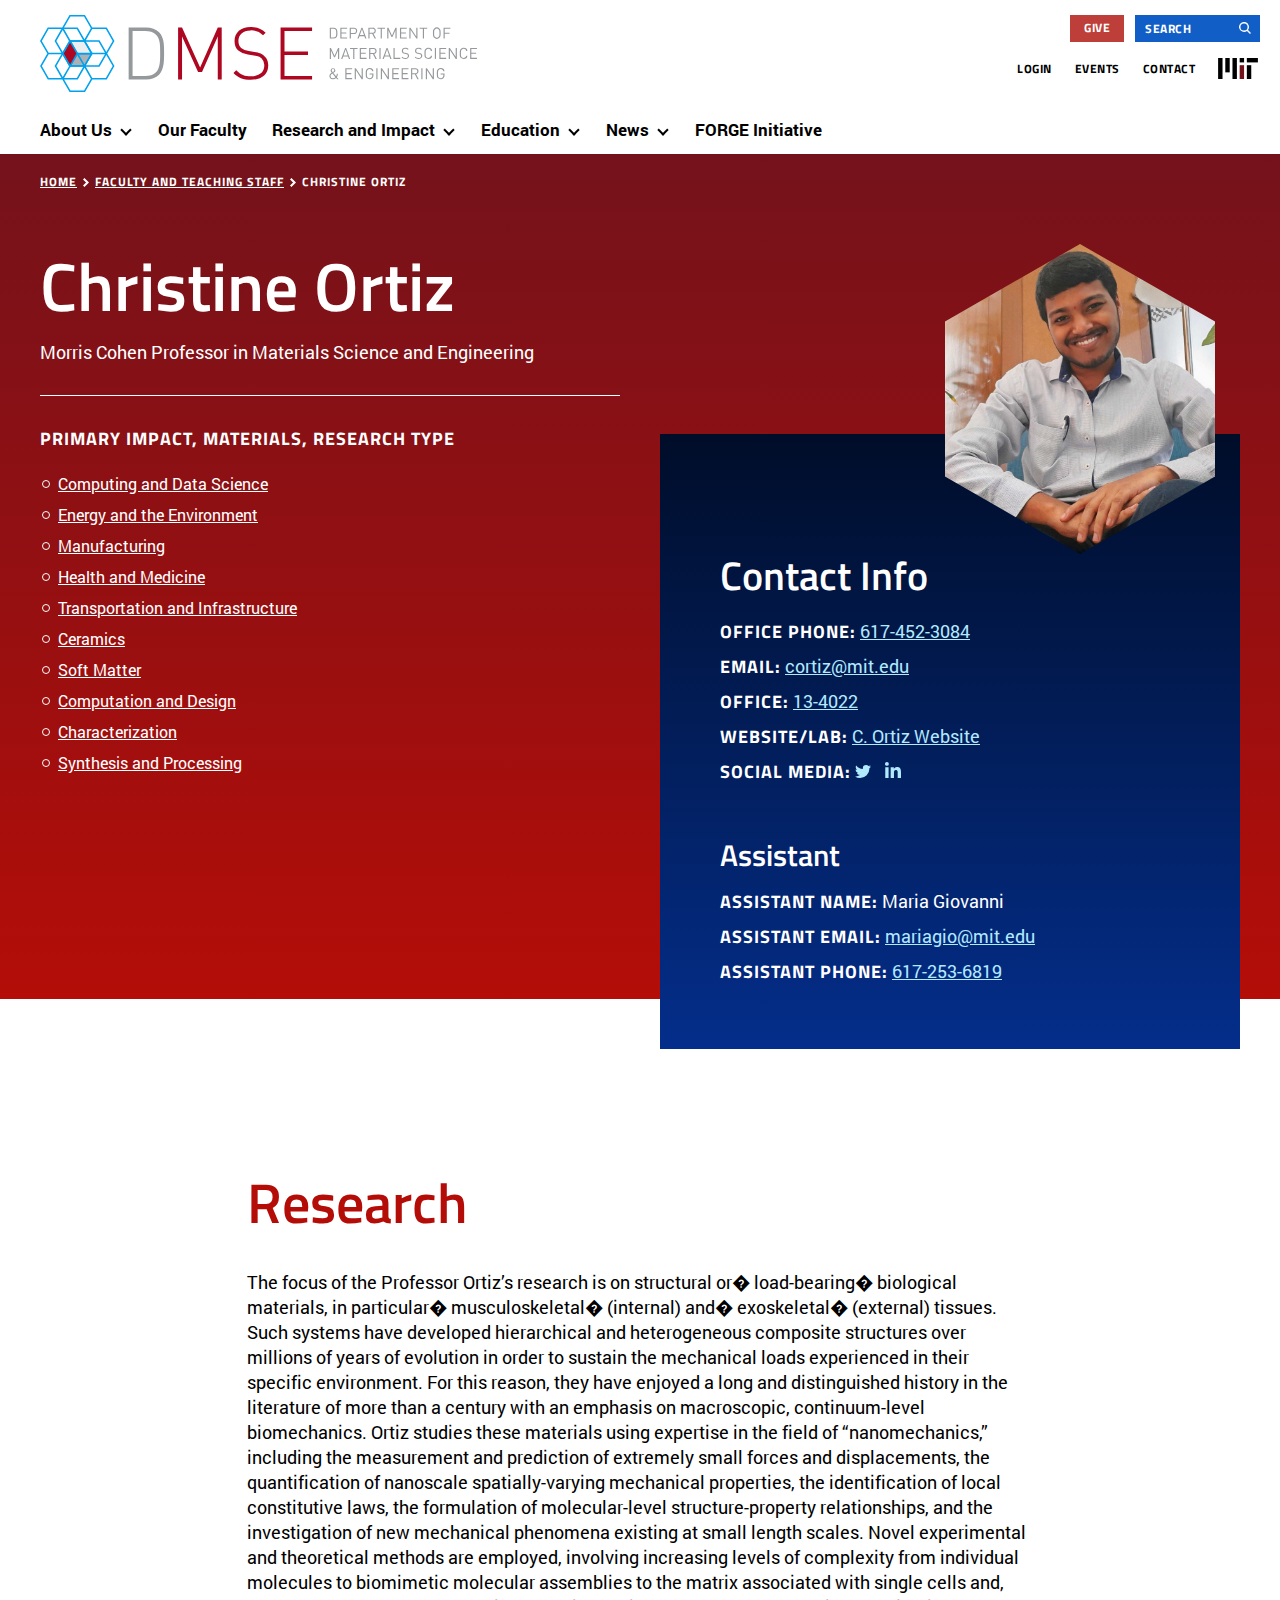
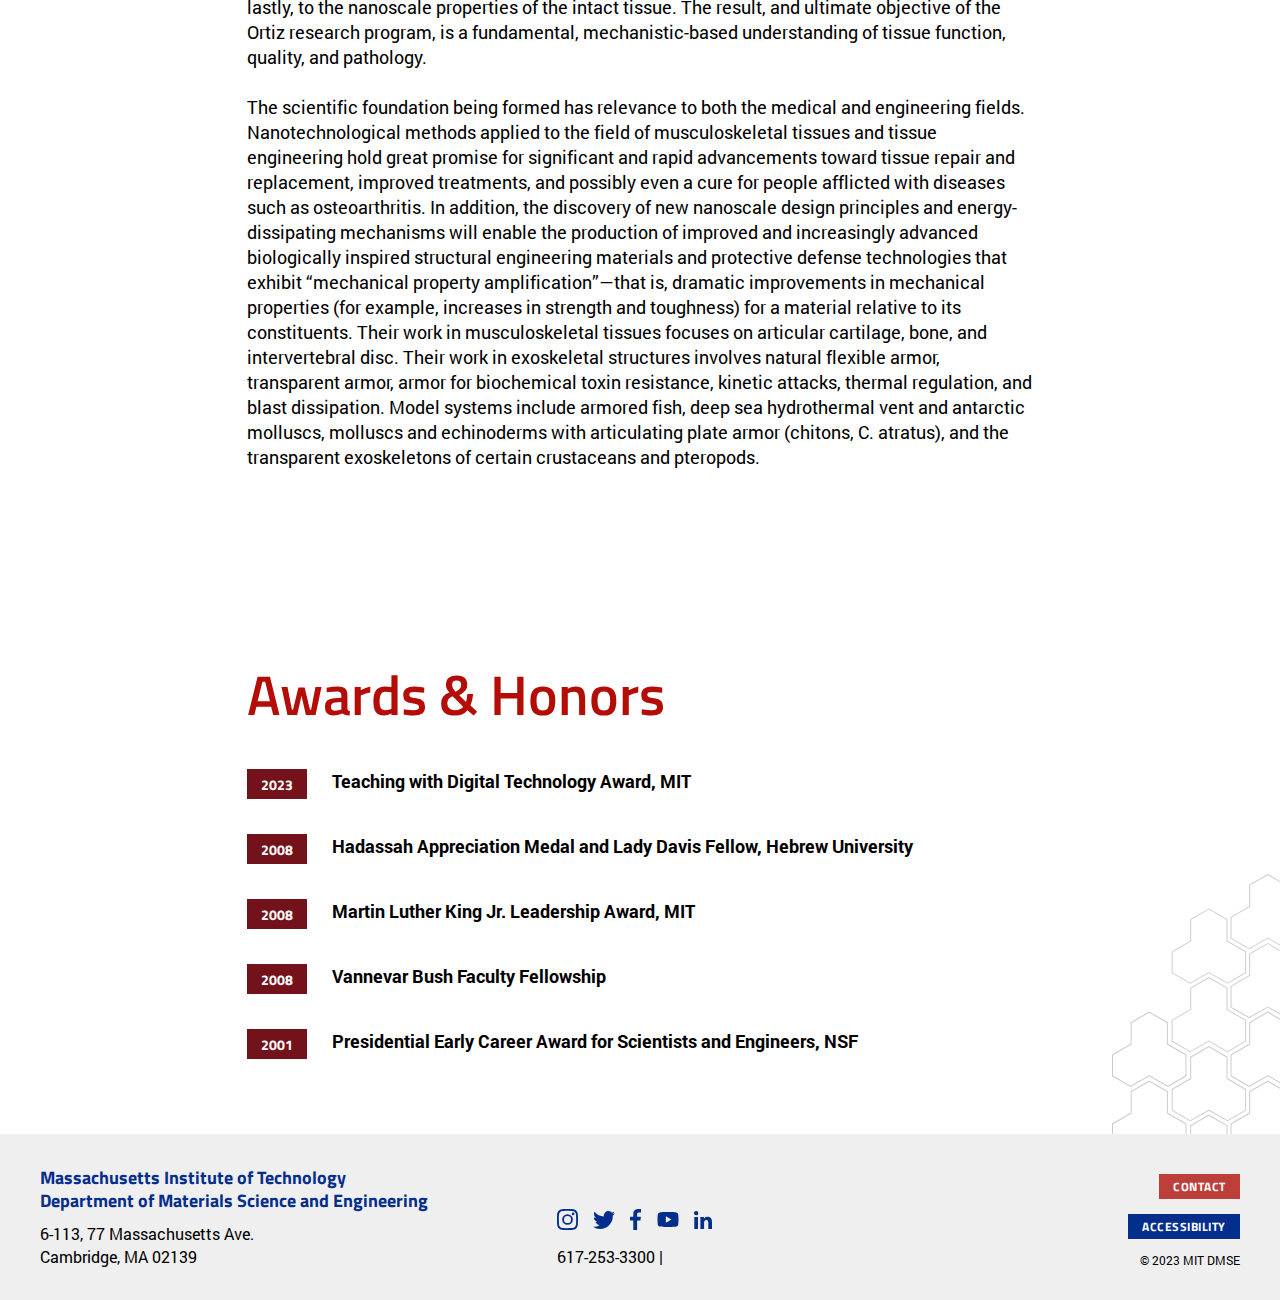
==== index.html @ 550e5864 "Add files via upload" ====
<!DOCTYPE html><html class="no-js no-svg js" lang="en-US"><!--<![endif]--><head>
	<meta charset="UTF-8">
	<meta name="description" content="">
	
	<meta http-equiv="X-UA-Compatible" content="IE=edge">
	<meta name="viewport" content="width=device-width, initial-scale=1">
	<link rel="author" href="https://dmse.mit.edu/wp-content/themes/dmse/humans.txt">
	<link rel="pingback" href="https://dmse.mit.edu/xmlrpc.php">
	<link rel="profile" href="http://gmpg.org/xfn/11">

	<!-- Google tag (gtag.js) -->
	<script async="" src="https://www.googletagmanager.com/gtag/js?id=G-VYPEJGRDJF"></script>
	<script>
		window.dataLayer = window.dataLayer || [];
		function gtag(){dataLayer.push(arguments);}
		gtag('js', new Date());

		gtag('config', 'G-VYPEJGRDJF');
	</script>

	<!-- Hotjar Tracking Code for https://dmse.mit.edu/ -->
	<script>
		(function(h,o,t,j,a,r){
			h.hj=h.hj||function(){(h.hj.q=h.hj.q||[]).push(arguments)};
			h._hjSettings={hjid:3031228,hjsv:6};
			a=o.getElementsByTagName('head')[0];
			r=o.createElement('script');r.async=1;
			r.src=t+h._hjSettings.hjid+j+h._hjSettings.hjsv;
			a.appendChild(r);
		})(window,document,'https://static.hotjar.com/c/hotjar-','.js?sv=');
	</script><script async="" src="js/hotjar-3031228.js"></script>

	<meta name="robots" content="index, follow, max-image-preview:large, max-snippet:-1, max-video-preview:-1">

	<!-- This site is optimized with the Yoast SEO plugin v21.4 - https://yoast.com/wordpress/plugins/seo/ -->
	<style type="text/css"></style><link rel="stylesheet" id="wp-block-library-css" href="css/style.min.css" type="text/css" media="all"><link rel="stylesheet" id="main-styles-css" href="css/style.css" type="text/css" media="all"><title>Christine Ortiz - MIT Department of Materials Science and Engineering</title>
	<link rel="canonical" href="https://dmse.mit.edu/faculty/christine-ortiz/">
	<meta property="og:locale" content="en_US">
	<meta property="og:type" content="article">
	<meta property="og:title" content="Christine Ortiz - MIT Department of Materials Science and Engineering">
	<meta property="og:url" content="https://dmse.mit.edu/faculty/christine-ortiz/">
	<meta property="og:site_name" content="MIT Department of Materials Science and Engineering">
	<meta property="article:modified_time" content="2023-09-07T14:31:58+00:00">
	<meta name="twitter:card" content="summary_large_image">
	<script type="application/ld+json" class="yoast-schema-graph">{"@context":"https://schema.org","@graph":[{"@type":"WebPage","@id":"https://dmse.mit.edu/faculty/christine-ortiz/","url":"https://dmse.mit.edu/faculty/christine-ortiz/","name":"Christine Ortiz - MIT Department of Materials Science and Engineering","isPartOf":{"@id":"https://dmse.mit.edu/#website"},"datePublished":"2023-06-15T19:06:54+00:00","dateModified":"2023-09-07T14:31:58+00:00","breadcrumb":{"@id":"https://dmse.mit.edu/faculty/christine-ortiz/#breadcrumb"},"inLanguage":"en-US","potentialAction":[{"@type":"ReadAction","target":["https://dmse.mit.edu/faculty/christine-ortiz/"]}]},{"@type":"BreadcrumbList","@id":"https://dmse.mit.edu/faculty/christine-ortiz/#breadcrumb","itemListElement":[{"@type":"ListItem","position":1,"name":"Home","item":"https://dmse.mit.edu/"},{"@type":"ListItem","position":2,"name":"Faculty and Teaching Staff","item":"https://dmse.mit.edu/faculty/"},{"@type":"ListItem","position":3,"name":"Christine Ortiz"}]},{"@type":"WebSite","@id":"https://dmse.mit.edu/#website","url":"https://dmse.mit.edu/","name":"MIT Department of Materials Science and Engineering","description":"","potentialAction":[{"@type":"SearchAction","target":{"@type":"EntryPoint","urlTemplate":"https://dmse.mit.edu/?s={search_term_string}"},"query-input":"required name=search_term_string"}],"inLanguage":"en-US"}]}</script>
	<!-- / Yoast SEO plugin. -->


<link rel="dns-prefetch" href="//static.addtoany.com">
<link rel="stylesheet" id="formidable-css" href="css/formidableforms.css" type="text/css" media="all">

<style id="global-styles-inline-css" type="text/css">
body{--wp--preset--color--black: #000000;--wp--preset--color--cyan-bluish-gray: #abb8c3;--wp--preset--color--white: #ffffff;--wp--preset--color--pale-pink: #f78da7;--wp--preset--color--vivid-red: #cf2e2e;--wp--preset--color--luminous-vivid-orange: #ff6900;--wp--preset--color--luminous-vivid-amber: #fcb900;--wp--preset--color--light-green-cyan: #7bdcb5;--wp--preset--color--vivid-green-cyan: #00d084;--wp--preset--color--pale-cyan-blue: #8ed1fc;--wp--preset--color--vivid-cyan-blue: #0693e3;--wp--preset--color--vivid-purple: #9b51e0;--wp--preset--gradient--vivid-cyan-blue-to-vivid-purple: linear-gradient(135deg,rgba(6,147,227,1) 0%,rgb(155,81,224) 100%);--wp--preset--gradient--light-green-cyan-to-vivid-green-cyan: linear-gradient(135deg,rgb(122,220,180) 0%,rgb(0,208,130) 100%);--wp--preset--gradient--luminous-vivid-amber-to-luminous-vivid-orange: linear-gradient(135deg,rgba(252,185,0,1) 0%,rgba(255,105,0,1) 100%);--wp--preset--gradient--luminous-vivid-orange-to-vivid-red: linear-gradient(135deg,rgba(255,105,0,1) 0%,rgb(207,46,46) 100%);--wp--preset--gradient--very-light-gray-to-cyan-bluish-gray: linear-gradient(135deg,rgb(238,238,238) 0%,rgb(169,184,195) 100%);--wp--preset--gradient--cool-to-warm-spectrum: linear-gradient(135deg,rgb(74,234,220) 0%,rgb(151,120,209) 20%,rgb(207,42,186) 40%,rgb(238,44,130) 60%,rgb(251,105,98) 80%,rgb(254,248,76) 100%);--wp--preset--gradient--blush-light-purple: linear-gradient(135deg,rgb(255,206,236) 0%,rgb(152,150,240) 100%);--wp--preset--gradient--blush-bordeaux: linear-gradient(135deg,rgb(254,205,165) 0%,rgb(254,45,45) 50%,rgb(107,0,62) 100%);--wp--preset--gradient--luminous-dusk: linear-gradient(135deg,rgb(255,203,112) 0%,rgb(199,81,192) 50%,rgb(65,88,208) 100%);--wp--preset--gradient--pale-ocean: linear-gradient(135deg,rgb(255,245,203) 0%,rgb(182,227,212) 50%,rgb(51,167,181) 100%);--wp--preset--gradient--electric-grass: linear-gradient(135deg,rgb(202,248,128) 0%,rgb(113,206,126) 100%);--wp--preset--gradient--midnight: linear-gradient(135deg,rgb(2,3,129) 0%,rgb(40,116,252) 100%);--wp--preset--font-size--small: 13px;--wp--preset--font-size--medium: 20px;--wp--preset--font-size--large: 36px;--wp--preset--font-size--x-large: 42px;--wp--preset--spacing--20: 0.44rem;--wp--preset--spacing--30: 0.67rem;--wp--preset--spacing--40: 1rem;--wp--preset--spacing--50: 1.5rem;--wp--preset--spacing--60: 2.25rem;--wp--preset--spacing--70: 3.38rem;--wp--preset--spacing--80: 5.06rem;--wp--preset--shadow--natural: 6px 6px 9px rgba(0, 0, 0, 0.2);--wp--preset--shadow--deep: 12px 12px 50px rgba(0, 0, 0, 0.4);--wp--preset--shadow--sharp: 6px 6px 0px rgba(0, 0, 0, 0.2);--wp--preset--shadow--outlined: 6px 6px 0px -3px rgba(255, 255, 255, 1), 6px 6px rgba(0, 0, 0, 1);--wp--preset--shadow--crisp: 6px 6px 0px rgba(0, 0, 0, 1);}body { margin: 0;--wp--style--global--content-size: 786px;--wp--style--global--wide-size: 786px; }.wp-site-blocks > .alignleft { float: left; margin-right: 2em; }.wp-site-blocks > .alignright { float: right; margin-left: 2em; }.wp-site-blocks > .aligncenter { justify-content: center; margin-left: auto; margin-right: auto; }:where(.is-layout-flex){gap: 0.5em;}:where(.is-layout-grid){gap: 0.5em;}body .is-layout-flow > .alignleft{float: left;margin-inline-start: 0;margin-inline-end: 2em;}body .is-layout-flow > .alignright{float: right;margin-inline-start: 2em;margin-inline-end: 0;}body .is-layout-flow > .aligncenter{margin-left: auto !important;margin-right: auto !important;}body .is-layout-constrained > .alignleft{float: left;margin-inline-start: 0;margin-inline-end: 2em;}body .is-layout-constrained > .alignright{float: right;margin-inline-start: 2em;margin-inline-end: 0;}body .is-layout-constrained > .aligncenter{margin-left: auto !important;margin-right: auto !important;}body .is-layout-constrained > :where(:not(.alignleft):not(.alignright):not(.alignfull)){max-width: var(--wp--style--global--content-size);margin-left: auto !important;margin-right: auto !important;}body .is-layout-constrained > .alignwide{max-width: var(--wp--style--global--wide-size);}body .is-layout-flex{display: flex;}body .is-layout-flex{flex-wrap: wrap;align-items: center;}body .is-layout-flex > *{margin: 0;}body .is-layout-grid{display: grid;}body .is-layout-grid > *{margin: 0;}body{padding-top: 0px;padding-right: 0px;padding-bottom: 0px;padding-left: 0px;}.wp-element-button, .wp-block-button__link{background-color: #32373c;border-width: 0;color: #fff;font-family: inherit;font-size: inherit;line-height: inherit;padding: calc(0.667em + 2px) calc(1.333em + 2px);text-decoration: none;}.has-black-color{color: var(--wp--preset--color--black) !important;}.has-cyan-bluish-gray-color{color: var(--wp--preset--color--cyan-bluish-gray) !important;}.has-white-color{color: var(--wp--preset--color--white) !important;}.has-pale-pink-color{color: var(--wp--preset--color--pale-pink) !important;}.has-vivid-red-color{color: var(--wp--preset--color--vivid-red) !important;}.has-luminous-vivid-orange-color{color: var(--wp--preset--color--luminous-vivid-orange) !important;}.has-luminous-vivid-amber-color{color: var(--wp--preset--color--luminous-vivid-amber) !important;}.has-light-green-cyan-color{color: var(--wp--preset--color--light-green-cyan) !important;}.has-vivid-green-cyan-color{color: var(--wp--preset--color--vivid-green-cyan) !important;}.has-pale-cyan-blue-color{color: var(--wp--preset--color--pale-cyan-blue) !important;}.has-vivid-cyan-blue-color{color: var(--wp--preset--color--vivid-cyan-blue) !important;}.has-vivid-purple-color{color: var(--wp--preset--color--vivid-purple) !important;}.has-black-background-color{background-color: var(--wp--preset--color--black) !important;}.has-cyan-bluish-gray-background-color{background-color: var(--wp--preset--color--cyan-bluish-gray) !important;}.has-white-background-color{background-color: var(--wp--preset--color--white) !important;}.has-pale-pink-background-color{background-color: var(--wp--preset--color--pale-pink) !important;}.has-vivid-red-background-color{background-color: var(--wp--preset--color--vivid-red) !important;}.has-luminous-vivid-orange-background-color{background-color: var(--wp--preset--color--luminous-vivid-orange) !important;}.has-luminous-vivid-amber-background-color{background-color: var(--wp--preset--color--luminous-vivid-amber) !important;}.has-light-green-cyan-background-color{background-color: var(--wp--preset--color--light-green-cyan) !important;}.has-vivid-green-cyan-background-color{background-color: var(--wp--preset--color--vivid-green-cyan) !important;}.has-pale-cyan-blue-background-color{background-color: var(--wp--preset--color--pale-cyan-blue) !important;}.has-vivid-cyan-blue-background-color{background-color: var(--wp--preset--color--vivid-cyan-blue) !important;}.has-vivid-purple-background-color{background-color: var(--wp--preset--color--vivid-purple) !important;}.has-black-border-color{border-color: var(--wp--preset--color--black) !important;}.has-cyan-bluish-gray-border-color{border-color: var(--wp--preset--color--cyan-bluish-gray) !important;}.has-white-border-color{border-color: var(--wp--preset--color--white) !important;}.has-pale-pink-border-color{border-color: var(--wp--preset--color--pale-pink) !important;}.has-vivid-red-border-color{border-color: var(--wp--preset--color--vivid-red) !important;}.has-luminous-vivid-orange-border-color{border-color: var(--wp--preset--color--luminous-vivid-orange) !important;}.has-luminous-vivid-amber-border-color{border-color: var(--wp--preset--color--luminous-vivid-amber) !important;}.has-light-green-cyan-border-color{border-color: var(--wp--preset--color--light-green-cyan) !important;}.has-vivid-green-cyan-border-color{border-color: var(--wp--preset--color--vivid-green-cyan) !important;}.has-pale-cyan-blue-border-color{border-color: var(--wp--preset--color--pale-cyan-blue) !important;}.has-vivid-cyan-blue-border-color{border-color: var(--wp--preset--color--vivid-cyan-blue) !important;}.has-vivid-purple-border-color{border-color: var(--wp--preset--color--vivid-purple) !important;}.has-vivid-cyan-blue-to-vivid-purple-gradient-background{background: var(--wp--preset--gradient--vivid-cyan-blue-to-vivid-purple) !important;}.has-light-green-cyan-to-vivid-green-cyan-gradient-background{background: var(--wp--preset--gradient--light-green-cyan-to-vivid-green-cyan) !important;}.has-luminous-vivid-amber-to-luminous-vivid-orange-gradient-background{background: var(--wp--preset--gradient--luminous-vivid-amber-to-luminous-vivid-orange) !important;}.has-luminous-vivid-orange-to-vivid-red-gradient-background{background: var(--wp--preset--gradient--luminous-vivid-orange-to-vivid-red) !important;}.has-very-light-gray-to-cyan-bluish-gray-gradient-background{background: var(--wp--preset--gradient--very-light-gray-to-cyan-bluish-gray) !important;}.has-cool-to-warm-spectrum-gradient-background{background: var(--wp--preset--gradient--cool-to-warm-spectrum) !important;}.has-blush-light-purple-gradient-background{background: var(--wp--preset--gradient--blush-light-purple) !important;}.has-blush-bordeaux-gradient-background{background: var(--wp--preset--gradient--blush-bordeaux) !important;}.has-luminous-dusk-gradient-background{background: var(--wp--preset--gradient--luminous-dusk) !important;}.has-pale-ocean-gradient-background{background: var(--wp--preset--gradient--pale-ocean) !important;}.has-electric-grass-gradient-background{background: var(--wp--preset--gradient--electric-grass) !important;}.has-midnight-gradient-background{background: var(--wp--preset--gradient--midnight) !important;}.has-small-font-size{font-size: var(--wp--preset--font-size--small) !important;}.has-medium-font-size{font-size: var(--wp--preset--font-size--medium) !important;}.has-large-font-size{font-size: var(--wp--preset--font-size--large) !important;}.has-x-large-font-size{font-size: var(--wp--preset--font-size--x-large) !important;}
.wp-block-navigation a:where(:not(.wp-element-button)){color: inherit;}
:where(.wp-block-post-template.is-layout-flex){gap: 1.25em;}:where(.wp-block-post-template.is-layout-grid){gap: 1.25em;}
:where(.wp-block-columns.is-layout-flex){gap: 2em;}:where(.wp-block-columns.is-layout-grid){gap: 2em;}
.wp-block-pullquote{font-size: 1.5em;line-height: 1.6;}
</style>

<link rel="stylesheet" id="print-styles-css" href="css/print.css" type="text/css" media="print">
<link rel="stylesheet" id="addtoany-css" href="css/addtoany.min.css" type="text/css" media="all">
<script type="text/javascript" src="js/jquery.min.js" id="jquery-js"></script>
<script id="addtoany-core-js-before" type="text/javascript">
window.a2a_config=window.a2a_config||{};a2a_config.callbacks=[];a2a_config.overlays=[];a2a_config.templates={};
</script>
<script type="text/javascript" async="" src="js/page.js" id="addtoany-core-js"></script>
<script type="text/javascript" async="" src="js/addtoany.min.js" id="addtoany-jquery-js"></script>
<link rel="https://api.w.org/" href="https://dmse.mit.edu/wp-json/"><link rel="alternate" type="application/json" href="https://dmse.mit.edu/wp-json/wp/v2/faculty/4289"><link rel="EditURI" type="application/rsd+xml" title="RSD" href="https://dmse.mit.edu/xmlrpc.php?rsd">
<meta name="generator" content="WordPress 6.3.2">
<link rel="shortlink" href="https://dmse.mit.edu/?p=4289">
<link rel="alternate" type="application/json+oembed" href="https://dmse.mit.edu/wp-json/oembed/1.0/embed?url=https%3A%2F%2Fdmse.mit.edu%2Ffaculty%2Fchristine-ortiz%2F">
<link rel="alternate" type="text/xml+oembed" href="https://dmse.mit.edu/wp-json/oembed/1.0/embed?url=https%3A%2F%2Fdmse.mit.edu%2Ffaculty%2Fchristine-ortiz%2F&amp;format=xml">
		<style type="text/css">
						ol.footnotes>li {list-style-type:decimal;}
						ol.footnotes { color:#666666; }
ol.footnotes li { font-size:80%; }
		</style>
		<script type="text/javascript">document.documentElement.className += " js";</script>
<link rel="icon" href="images/cropped-DMSE-Favicon-32x32.png" sizes="32x32">
<link rel="icon" href="images/cropped-DMSE-Favicon-192x192.png" sizes="192x192">
<link rel="apple-touch-icon" href="images/cropped-DMSE-Favicon-180x180.png">
<meta name="msapplication-TileImage" content="https://dmse.mit.edu/wp-content/uploads/2023/04/cropped-DMSE-Favicon-270x270.png">

			</head>

	<body class="faculty-template-default single single-faculty postid-4289 wp-embed-responsive" data-template="base.twig">
		<header class="header">
			<a class="skip-link skip-link sr-only sr-only-focusable" href="#content">Skip to content</a>

							<div class="header__wrapper">
					<!-- utility-nav -->
					<div class="container d-none d-lg-block utility-navigation">
						<div class="row">
							<div class="col-12">
								<div class="utility-navigation__top-row">
									<div class="utility-navigation__give-link">
																					<a href="https://giving.mit.edu/">Give</a>
																			</div>

									<div class="utility-navigation__search">
										<form role="search" method="get" id="searchform" class="searchform" action="https://dmse.mit.edu/">
				<div>
					<label class="screen-reader-text" for="s">Search for:</label>
					<input type="text" value="" name="s" id="s">
					<input type="submit" id="searchsubmit" value="Search">
				</div>
			</form>
									</div>
								</div>
							</div>
						</div>
						<div class="row">
							<div class="col-12">
									<nav class="nav justify-content-end" aria-label="utility menu">
					<a href="/wp-login.php?action=shibboleth&amp;redirect_to=https://dmse.mit.edu">Login</a>
								<a target="" href="https://dmse.mit.edu/events/">Events</a>
								<a target="" href="https://dmse.mit.edu/contact/">Contact</a>
					<a class="utility-navigation__mit-logo" href="https://mit.edu"><span class="sr-only">MIT</span></a>
	</nav>
							</div>
						</div>
					</div>
					<!-- main-nav -->
					<div id="sticky-main-nav" class="main-nav--wrapper d-none d-lg-block">
						<div class="container">
							<div class="row">
								<div class="col">
									<a class="hdr-logo-link" href="https://dmse.mit.edu" rel="home"><span class="sr-only">MIT Department of Materials Science and Engineering</span></a>

									<nav id="main-nav" class="main-nav" aria-label="main menu">
										



		<ul class="menu-list">
					 
			
				
					<li class="has-submenu level-1">
													<a href="https://dmse.mit.edu/about-us/">
								<h2>About Us</h2>
							</a>
												<button aria-haspopup="true" aria-expanded="false" aria-label="show submenu for " about="" us""=""></button>
															<ul class="menu-list">
					 
			
									<li class="level-2">
													<a href="https://dmse.mit.edu/about-us/career-paths/">
								Career Paths
							</a>
											</li>

												 
			
									<li class="level-2">
													<a href="https://dmse.mit.edu/about-us/diversity/">
								Diversity, Equity, and Inclusion
							</a>
											</li>

												 
			
									<li class="level-2">
													<a href="https://dmse.mit.edu/about-us/job-opportunities/">
								DMSE Job Opportunities
							</a>
											</li>

												 
			
									<li class="level-2">
													<a href="https://dmse.mit.edu/about-us/staff/">
								Staff
							</a>
											</li>

										</ul>

											</li>

												 
			
									<li class="level-1">
													<a href="https://dmse.mit.edu/faculty/">
								Our Faculty
							</a>
											</li>

												 
			
				
					<li class="has-submenu level-1 submenu-is-megamenu">
													<a href="https://dmse.mit.edu/research-impact/">
								<h2>Research and Impact</h2>
							</a>
												<button aria-haspopup="true" aria-expanded="false" aria-label="show submenu for " research="" and="" impact""=""></button>
														<ul class="mega-menu">
					 
			
				
					<li class="level-2 mega-menu-sub-items-wrapper">
													<h3>Impact areas</h3>
						
							<ul class="mega-menu-sub-items">
					 
			
									<li class="level-3">
													<a href="https://dmse.mit.edu/research-impact/impact-areas/computing-and-data-science/">
								Computing and Data Science
							</a>
											</li>

												 
			
									<li class="level-3">
													<a href="https://dmse.mit.edu/research-impact/impact-areas/energy-and-the-environment/">
								Energy and the Environment
							</a>
											</li>

												 
			
									<li class="level-3">
													<a href="https://dmse.mit.edu/research-impact/impact-areas/health-and-medicine/">
								Health and Medicine
							</a>
											</li>

												 
			
									<li class="level-3">
													<a href="https://dmse.mit.edu/research-impact/impact-areas/manufacturing/">
								Manufacturing
							</a>
											</li>

												 
			
									<li class="level-3">
													<a href="https://dmse.mit.edu/research-impact/impact-areas/infrastructure-and-transportation/">
								Transportation and Infrastructure
							</a>
											</li>

										</ul>

					</li>

												 
			
				
					<li class="level-2 mega-menu-sub-items-wrapper mega-menu-sub-items-wrapper--50">
													<h3>Materials and Research Types</h3>
						
							<ul class="mega-menu-sub-items mega-menu-sub-items--2-cols">
					 
			
									<li class="level-3">
													<a href="https://dmse.mit.edu/research-impact/materials-research-type/archaeological-materials/">
								Archaeological Materials
							</a>
											</li>

												 
			
									<li class="level-3">
													<a href="https://dmse.mit.edu/research-impact/materials-research-type/ceramics/">
								Ceramics
							</a>
											</li>

												 
			
									<li class="level-3">
													<a href="https://dmse.mit.edu/research-impact/materials-research-type/metals/">
								Metals
							</a>
											</li>

												 
			
									<li class="level-3">
													<a href="https://dmse.mit.edu/research-impact/materials-research-type/semiconductors/">
								Semiconductors
							</a>
											</li>

												 
			
									<li class="level-3">
													<a href="https://dmse.mit.edu/research-impact/materials-research-type/soft-matter/">
								Soft Matter
							</a>
											</li>

												 
			
									<li class="level-3">
													<a href="https://dmse.mit.edu/research-impact/materials-research-type/characterization/">
								Characterization
							</a>
											</li>

												 
			
									<li class="level-3">
													<a href="https://dmse.mit.edu/research-impact/materials-research-type/computation-and-design/">
								Computation and Design
							</a>
											</li>

												 
			
									<li class="level-3">
													<a href="https://dmse.mit.edu/research-impact/materials-research-type/device-fabrication/">
								Device Fabrication
							</a>
											</li>

												 
			
									<li class="level-3">
													<a href="https://dmse.mit.edu/research-impact/materials-research-type/synthesis-processing/">
								Synthesis and Processing
							</a>
											</li>

										</ul>

					</li>

												 
			
									<li class="level-2 mega-menu-sub-items-wrapper">
							<ul class="mega-menu-sub-items">
					 
							<li class="level-3">
											<a href="https://dmse.mit.edu/research-impact/application-impact/" class="head-link">
							<h3>Impact Stories</h3>
						</a>
									</li>
								 
							<li class="level-3">
											<a href="https://dmse.mit.edu/research-impact/research-facilities/" class="head-link">
							<h3>Research Facilities</h3>
						</a>
									</li>
						</ul>

					</li>

										</ul>

											</li>

												 
			
				
					<li class="has-submenu level-1 submenu-is-megamenu">
													<a href="https://dmse.mit.edu/education/">
								<h2>Education</h2>
							</a>
												<button aria-haspopup="true" aria-expanded="false" aria-label="show submenu for " education""=""></button>
														<ul class="mega-menu">
					 
			
				
					<li class="level-2 mega-menu-sub-items-wrapper mega-menu-sub-items-wrapper--50">
													<a href="https://dmse.mit.edu/education/undergraduate-program/" class="head-link">
								<h3>Undergraduate Program</h3>
							</a>
						
							<ul class="mega-menu-sub-items mega-menu-sub-items--2-cols">
					 
			
									<li class="level-3">
													<a href="https://dmse.mit.edu/education/undergraduate-program/majors-minors-and-concentration/">
								Majors, Minors, and Concentration
							</a>
											</li>

												 
			
									<li class="level-3">
													<a href="https://dmse.mit.edu/education/undergraduate-program/opportunities-for-first-year-students/">
								Opportunities For First-Year Students
							</a>
											</li>

												 
			
									<li class="level-3">
													<a href="https://dmse.mit.edu/education/undergraduate-program/opportunities-for-dmse-undergraduates/">
								Opportunities for DMSE Undergraduates
							</a>
											</li>

												 
			
									<li class="level-3">
													<a href="https://dmse.mit.edu/education/dmse-breakerspace/">
								DMSE Breakerspace
							</a>
											</li>

										</ul>

					</li>

												 
			
				
					<li class="level-2 mega-menu-sub-items-wrapper mega-menu-sub-items-wrapper--50">
													<a href="https://dmse.mit.edu/education/graduate-program/" class="head-link">
								<h3>Graduate Program</h3>
							</a>
						
							<ul class="mega-menu-sub-items mega-menu-sub-items--2-cols">
					 
			
									<li class="level-3">
													<a href="https://dmse.mit.edu/education/graduate-program/applying/">
								Applying
							</a>
											</li>

												 
			
									<li class="level-3">
													<a href="https://dmse.mit.edu/education/graduate-program/application-assistance-and-resources/">
								Application Assistance and Resources
							</a>
											</li>

												 
			
									<li class="level-3">
													<a href="https://dmse.mit.edu/education/graduate-program/doctoral-degree-requirements/">
								Doctoral Degree and Requirements
							</a>
											</li>

												 
			
									<li class="level-3">
													<a href="https://dmse.mit.edu/education/graduate-program/masters-degree-and-requirements/">
								Master’s Degree and Requirements
							</a>
											</li>

												 
			
									<li class="level-3">
													<a href="https://dmse.mit.edu/education/graduate-program/interdisciplinary-graduate-programs/">
								Interdisciplinary Graduate Programs
							</a>
											</li>

												 
			
									<li class="level-3">
													<a href="https://dmse.mit.edu/education/graduate-program/funding-opportunities/">
								Funding Opportunities
							</a>
											</li>

										</ul>

					</li>

												 
			
									<li class="level-2 mega-menu-sub-items-wrapper">
							<ul class="mega-menu-sub-items">
					 
							<li class="level-3">
											<a href="https://dmse.mit.edu/education/postdoc-program/" class="head-link">
							<h3>Postdoctoral Program</h3>
						</a>
									</li>
								 
							<li class="level-3">
											<a href="https://dmse.mit.edu/mitx-online/" class="head-link">
							<h3>MITx Online</h3>
						</a>
									</li>
						</ul>

					</li>

										</ul>

											</li>

												 
			
				
					<li class="has-submenu level-1">
													<a href="https://dmse.mit.edu/news/">
								<h2>News</h2>
							</a>
												<button aria-haspopup="true" aria-expanded="false" aria-label="show submenu for " news""=""></button>
															<ul class="menu-list">
					 
			
									<li class="level-2">
													<a href="https://dmse.mit.edu/news/newsletter-archive/">
								Newsletter Archive
							</a>
											</li>

										</ul>

											</li>

												 
			
									<li class="level-1">
													<a href="https://dmse.mit.edu/the-forge-initiative/">
								FORGE Initiative
							</a>
											</li>

												 
						</ul>

									</nav>
								</div>
							</div>
						</div>
					</div>
					<!--  mobile-nav -->
					<div id="navbar--mobile" class="navbar navbar--mobile navbar-expand-lg navbar-dark d-lg-none">
						<a class="navbar-brand hdr-logo-link" href="https://dmse.mit.edu" rel="home"><span class="sr-only">MIT Department of Materials Science and Engineering</span></a>
						<button class="navbar-toggler collapsed" id="navbar-toggler" data-toggle="collapse" data-target="#mobile-navigation, #hover-pseudo" aria-controls="mobile-navigation, #hover-pseudo" aria-label="Toggle navigation">
							<span class="navbar-toggler-line"></span>
							<span class="navbar-toggler-line"></span>
							<span class="navbar-toggler-line"></span>
						</button>
						<dev id="hover-pseudo"></dev>
					</div>

					<div id="mobile-navigation" class="mobile-navigation d-lg-none">
						<div class="mobile-menu-wrapper">
							



		<ul class="navbar-nav mobile-menu">
														<li class="has-submenu ">
													<a href="https://dmse.mit.edu/about-us/">About Us</a>
												<button class="caret" aria-haspopup="true" aria-expanded="false" data-toggle="dropdown" aria-label="show submenu for " about="" us""=""></button>
								<ul class="dropdown-menu">
																				<li class="level-2">
							<a href="https://dmse.mit.edu/about-us/career-paths/">Career Paths</a>
						</li>
																																	<li class="level-2">
							<a href="https://dmse.mit.edu/about-us/diversity/">Diversity, Equity, and Inclusion</a>
						</li>
																																	<li class="level-2">
							<a href="https://dmse.mit.edu/about-us/job-opportunities/">DMSE Job Opportunities</a>
						</li>
																																	<li class="level-2">
							<a href="https://dmse.mit.edu/about-us/staff/">Staff</a>
						</li>
															 
	</ul>

					</li>
																											<li class="level-1">
							<a href="https://dmse.mit.edu/faculty/">Our Faculty</a>
						</li>
																										<li class="has-submenu  submenu-is-megamenu">
													<a href="https://dmse.mit.edu/research-impact/">Research and Impact</a>
												<button class="caret" aria-haspopup="true" aria-expanded="false" data-toggle="dropdown" aria-label="show submenu for " research="" and="" impact""=""></button>
								<ul class="dropdown-menu">
														<li class="has-submenu level-2">
													<span>Impact areas</span>
														<ul class="list-unstyled">
									<li class="level-3">
					<a href="https://dmse.mit.edu/research-impact/impact-areas/computing-and-data-science/">Computing and Data Science</a>
				</li>
												<li class="level-3">
					<a href="https://dmse.mit.edu/research-impact/impact-areas/energy-and-the-environment/">Energy and the Environment</a>
				</li>
												<li class="level-3">
					<a href="https://dmse.mit.edu/research-impact/impact-areas/health-and-medicine/">Health and Medicine</a>
				</li>
												<li class="level-3">
					<a href="https://dmse.mit.edu/research-impact/impact-areas/manufacturing/">Manufacturing</a>
				</li>
												<li class="level-3">
					<a href="https://dmse.mit.edu/research-impact/impact-areas/infrastructure-and-transportation/">Transportation and Infrastructure</a>
				</li>
						</ul>

					</li>
																					<li class="has-submenu level-2">
													<span>Materials and Research Types</span>
														<ul class="list-unstyled">
									<li class="level-3">
					<a href="https://dmse.mit.edu/research-impact/materials-research-type/archaeological-materials/">Archaeological Materials</a>
				</li>
												<li class="level-3">
					<a href="https://dmse.mit.edu/research-impact/materials-research-type/ceramics/">Ceramics</a>
				</li>
												<li class="level-3">
					<a href="https://dmse.mit.edu/research-impact/materials-research-type/metals/">Metals</a>
				</li>
												<li class="level-3">
					<a href="https://dmse.mit.edu/research-impact/materials-research-type/semiconductors/">Semiconductors</a>
				</li>
												<li class="level-3">
					<a href="https://dmse.mit.edu/research-impact/materials-research-type/soft-matter/">Soft Matter</a>
				</li>
												<li class="level-3">
					<a href="https://dmse.mit.edu/research-impact/materials-research-type/characterization/">Characterization</a>
				</li>
												<li class="level-3">
					<a href="https://dmse.mit.edu/research-impact/materials-research-type/computation-and-design/">Computation and Design</a>
				</li>
												<li class="level-3">
					<a href="https://dmse.mit.edu/research-impact/materials-research-type/device-fabrication/">Device Fabrication</a>
				</li>
												<li class="level-3">
					<a href="https://dmse.mit.edu/research-impact/materials-research-type/synthesis-processing/">Synthesis and Processing</a>
				</li>
						</ul>

					</li>
																						<li class="has-submenu level-2">
									<ul class="list-unstyled mm-head-links">
									<li class="level-3">
					<a href="https://dmse.mit.edu/research-impact/application-impact/">Impact Stories</a>
				</li>
												<li class="level-3">
					<a href="https://dmse.mit.edu/research-impact/research-facilities/">Research Facilities</a>
				</li>
						</ul>

						</li>
										 
	</ul>

					</li>
																					<li class="has-submenu  submenu-is-megamenu">
													<a href="https://dmse.mit.edu/education/">Education</a>
												<button class="caret" aria-haspopup="true" aria-expanded="false" data-toggle="dropdown" aria-label="show submenu for " education""=""></button>
								<ul class="dropdown-menu">
														<li class="has-submenu level-2">
													<a href="https://dmse.mit.edu/education/undergraduate-program/">Undergraduate Program</a>
														<ul class="list-unstyled">
									<li class="level-3">
					<a href="https://dmse.mit.edu/education/undergraduate-program/majors-minors-and-concentration/">Majors, Minors, and Concentration</a>
				</li>
												<li class="level-3">
					<a href="https://dmse.mit.edu/education/undergraduate-program/opportunities-for-first-year-students/">Opportunities For First-Year Students</a>
				</li>
												<li class="level-3">
					<a href="https://dmse.mit.edu/education/undergraduate-program/opportunities-for-dmse-undergraduates/">Opportunities for DMSE Undergraduates</a>
				</li>
												<li class="level-3">
					<a href="https://dmse.mit.edu/education/dmse-breakerspace/">DMSE Breakerspace</a>
				</li>
						</ul>

					</li>
																					<li class="has-submenu level-2">
													<a href="https://dmse.mit.edu/education/graduate-program/">Graduate Program</a>
														<ul class="list-unstyled">
									<li class="level-3">
					<a href="https://dmse.mit.edu/education/graduate-program/applying/">Applying</a>
				</li>
												<li class="level-3">
					<a href="https://dmse.mit.edu/education/graduate-program/application-assistance-and-resources/">Application Assistance and Resources</a>
				</li>
												<li class="level-3">
					<a href="https://dmse.mit.edu/education/graduate-program/doctoral-degree-requirements/">Doctoral Degree and Requirements</a>
				</li>
												<li class="level-3">
					<a href="https://dmse.mit.edu/education/graduate-program/masters-degree-and-requirements/">Master’s Degree and Requirements</a>
				</li>
												<li class="level-3">
					<a href="https://dmse.mit.edu/education/graduate-program/interdisciplinary-graduate-programs/">Interdisciplinary Graduate Programs</a>
				</li>
												<li class="level-3">
					<a href="https://dmse.mit.edu/education/graduate-program/funding-opportunities/">Funding Opportunities</a>
				</li>
						</ul>

					</li>
																						<li class="has-submenu level-2">
									<ul class="list-unstyled mm-head-links">
									<li class="level-3">
					<a href="https://dmse.mit.edu/education/postdoc-program/">Postdoctoral Program</a>
				</li>
												<li class="level-3">
					<a href="https://dmse.mit.edu/mitx-online/">MITx Online</a>
				</li>
						</ul>

						</li>
										 
	</ul>

					</li>
																					<li class="has-submenu ">
													<a href="https://dmse.mit.edu/news/">News</a>
												<button class="caret" aria-haspopup="true" aria-expanded="false" data-toggle="dropdown" aria-label="show submenu for " news""=""></button>
								<ul class="dropdown-menu">
																				<li class="level-2">
							<a href="https://dmse.mit.edu/news/newsletter-archive/">Newsletter Archive</a>
						</li>
															 
	</ul>

					</li>
																											<li class="level-1">
							<a href="https://dmse.mit.edu/the-forge-initiative/">FORGE Initiative</a>
						</li>
																				</ul>

							
							<div class="utility-search-mobile-wrap">
								<div class="utility-navigation__give-link">
																			<a href="https://giving.mit.edu/">Give</a>
																	</div>

								<div class="utility-navigation__search">
									<form role="search" method="get" id="searchform" class="searchform" action="https://dmse.mit.edu/">
				<div>
					<label class="screen-reader-text" for="s">Search for:</label>
					<input type="text" value="" name="s" id="s">
					<input type="submit" id="searchsubmit" value="Search">
				</div>
			</form>
								</div>
							</div>
							
							<div class="utility-contact-menu">
									<nav class="nav justify-content-end" aria-label="utility menu">
					<a href="/wp-login.php?action=shibboleth&amp;redirect_to=https://dmse.mit.edu">Login</a>
								<a target="" href="https://dmse.mit.edu/events/">Events</a>
								<a target="" href="https://dmse.mit.edu/contact/">Contact</a>
					<a class="utility-navigation__mit-logo" href="https://mit.edu"><span class="sr-only">MIT</span></a>
	</nav>
							</div>	
						</div>

					</div>

				</div>
					</header>

		<main id="content" class="content-wrapper">
			<div class="container">
				<div class="row">
					<div class="col">
											</div>
				</div>
			</div>

			<div class="wrapper ">
					<article class="post-type-faculty" id="post-4289">
		<div class="faculty-header faculty-header--square-image">

			<div class="faculty-header__featured-image">
				<picture>
	<source srcset="1x.html 2x" media="all and (min-width: 1080px)" type="image/jpeg">

	<source srcset="1x.html 2x" media="all and (min-width: 768px) and (max-width: 1079px)" type="image/jpeg">

	<source srcset="1x.html 2x" type="image/jpeg">

	<img src="" alt="" typeof="foaf:Image">
</picture>
			</div>

			<div class="faculty-header__image-wrap">
				<div class="container">
					<div class="row">
						<div class="col-12">
							<div class="faculty-header__breadcrumbs">
								<nav class="breadcrumb" aria-label="Breadcrumb">
	<span>
					
												<span><a href="https://dmse.mit.edu/">Home</a></span>
																<span class="breadcrumb-spacer"></span>
			
												<span><a href="https://dmse.mit.edu/faculty/">Faculty and Teaching Staff</a></span>
																<span class="breadcrumb-spacer"></span>
			
												<span class="breadcrumb_last">Christine Ortiz</span>
										</span>
</nav>
							</div>
						</div>
					</div>
				</div>

				<div class="container">
					<div class="row">
						<div class="col-12 col-lg-6">
							<div class="faculty-header__header-details">
																	<div class="faculty-header__square-image d-flex d-md-none">
																					<picture>
	<source srcset="images/IMG_0668-final-scaled-aspect-ratio-425-490-scaled-425x490-c-default.jpg 1x, images/IMG_0668-final-scaled-aspect-ratio-425-490-scaled-850x980-c-default.jpg 2x" media="all and (min-width: 1080px)" type="image/jpeg">

	<source srcset="images/IMG_0668-final-scaled-aspect-ratio-425-490-scaled-425x490-c-default.jpg 1x, images/IMG_0668-final-scaled-aspect-ratio-425-490-scaled-850x980-c-default.jpg 2x" media="all and (min-width: 768px) and (max-width: 1079px)" type="image/jpeg">

	<source srcset="images/IMG_0668-final-scaled-aspect-ratio-425-490-scaled-425x490-c-default.jpg 1x, images/IMG_0668-final-scaled-aspect-ratio-425-490-scaled-850x980-c-default.jpg 2x" type="image/jpeg">

	<img src="images/IMG_0668-final-scaled-aspect-ratio-425-490-scaled-425x490-c-default.jpg" alt="" typeof="foaf:Image">
</picture>
																			</div>
								
								<h1 class="faculty-header__title">Christine Ortiz</h1>

																	<div class="faculty-header__full-title">
										Morris Cohen Professor in Materials Science and Engineering
									</div>
								
								
																	<div class="faculty-header__categories">
										<h3>Primary Impact, Materials, Research Type</h3>
										<ul>
																							<li><a href="https://dmse.mit.edu/research-impact/impact-areas/computing-and-data-science/">Computing and Data Science</a></li>
																							<li><a href="https://dmse.mit.edu/research-impact/impact-areas/energy-and-the-environment/">Energy and the Environment</a></li>
																							<li><a href="https://dmse.mit.edu/research-impact/impact-areas/manufacturing/">Manufacturing</a></li>
																							<li><a href="https://dmse.mit.edu/research-impact/impact-areas/health-and-medicine/">Health and Medicine</a></li>
																							<li><a href="https://dmse.mit.edu/research-impact/impact-areas/infrastructure-and-transportation/">Transportation and Infrastructure</a></li>
											
																							<li><a href="https://dmse.mit.edu/research-impact/materials-research-type/ceramics/">Ceramics</a></li>
																							<li><a href="https://dmse.mit.edu/research-impact/materials-research-type/soft-matter/">Soft Matter</a></li>
											
																							<li><a href="https://dmse.mit.edu/research-impact/materials-research-type/computation-and-design/">Computation and Design</a></li>
																							<li><a href="https://dmse.mit.edu/research-impact/materials-research-type/characterization/">Characterization</a></li>
																							<li><a href="https://dmse.mit.edu/research-impact/materials-research-type/synthesis-processing/">Synthesis and Processing</a></li>
																					</ul>
									</div>
															</div>
						</div>

						<div class="col-12 col-lg-6 square-image-wrap">

															<div class="faculty-header__square-image d-none d-md-flex">
																			<picture>
	<source srcset="images/IMG_0668-final-scaled-aspect-ratio-425-490-scaled-425x490-c-default.jpg 1x, images/IMG_0668-final-scaled-aspect-ratio-425-490-scaled-850x980-c-default.jpg 2x" media="all and (min-width: 1080px)" type="image/jpeg">

	<source srcset="images/IMG_0668-final-scaled-aspect-ratio-425-490-scaled-425x490-c-default.jpg 1x, images/IMG_0668-final-scaled-aspect-ratio-425-490-scaled-850x980-c-default.jpg 2x" media="all and (min-width: 768px) and (max-width: 1079px)" type="image/jpeg">

	<source srcset="images/IMG_0668-final-scaled-aspect-ratio-425-490-scaled-425x490-c-default.jpg 1x, images/IMG_0668-final-scaled-aspect-ratio-425-490-scaled-850x980-c-default.jpg 2x" type="image/jpeg">

	<img src="images/IMG_0668-final-scaled-aspect-ratio-425-490-scaled-425x490-c-default.jpg" alt="" typeof="foaf:Image">
</picture>
																	</div>
							

							
								<div class="faculty-header__contact-info">

									<h2>Contact Info</h2>
									<div class="row">
									<div class="col-12 col-md-6 col-lg-12">

																					<div class="info">
												<span class="label">Office Phone:</span>
												<a href="tel:+16174523084" class="phone">617-452-3084</a>
											</div>
										
																					<div class="info">
												<span class="label">Email:</span>
												<a href="mailto:cortiz@mit.edu" class="">cortiz@mit.edu</a>
											</div>
										
																					<div class="info">
												<span class="label">Office:</span>
												<a href="https://whereis.mit.edu/?q=13-4022">13-4022</a>
											</div>
										
																					<div class="info">
												<span class="label">Website/Lab:</span>
												<a href="https://web.mit.edu/cortiz/www/">C. Ortiz Website</a>
											</div>
										
										
											<div class="info info--social">
												<span class="label">Social Media:</span>
												
																									<a class="icon-twitter--light-blue" href="https://twitter.com/_ChristineOrtiz"><span class="sr-only">Twitter</span></a>
												
																									<a class="icon-linkedin--light-blue" href="https://www.linkedin.com/in/christineortiz1/"><span class="sr-only">Linkedin</span></a>
												
																							</div>

										
									</div>

									
										<div class="col-12 col-md-6 col-lg-12 assistant-info-block">
										<h3>Assistant</h3>

																					<div class="info">
												<span class="label">Assistant Name:</span> Maria Giovanni
											</div>
										
																					<div class="info">
												<span class="label">Assistant Email:</span>
												<a href="mailto:mariagio@mit.edu" class="">mariagio@mit.edu</a>
											</div>
										
																					<div class="info">
												<span class="label">Assistant Phone:</span>
												<a href="tel:+16172536819" class="phone">617-253-6819</a>
											</div>
										
										</div>

									
									</div>

								</div>

													</div>
					</div>
				</div>
			</div>
		</div>

		<div class="gutenberg-body gutenberg-body--faculty">
			<div class="container">
				<div class="row">
					<div class="col-12 col-lg-8 offset-lg-2 gutenberg-body--elements">
						
<h2 class="wp-block-opus-core-block-rewrite-oh text-none">Research</h2>



<p class="wp-block-opus-core-block-rewrite-op text-none">The focus of the Professor Ortiz’s research is on structural or�&nbsp;load-bearing�&nbsp;biological materials, in particular�&nbsp;musculoskeletal�&nbsp;(internal) and�&nbsp;exoskeletal�&nbsp;(external) tissues. Such systems have developed hierarchical and heterogeneous composite structures over millions of years of evolution in order to sustain the mechanical loads experienced in their specific environment. For this reason, they have enjoyed a long and distinguished history in the literature of more than a century with an emphasis on macroscopic, continuum-level biomechanics. Ortiz studies these materials using expertise in the field of “nanomechanics,” including the measurement and prediction of extremely small forces and displacements, the quantification of nanoscale spatially-varying mechanical properties, the identification of local constitutive laws, the formulation of molecular-level structure-property relationships, and the investigation of new mechanical phenomena existing at small length scales. Novel experimental and theoretical methods are employed, involving increasing levels of complexity from individual molecules to biomimetic molecular assemblies to the matrix associated with single cells and, lastly, to the nanoscale properties of the intact tissue. The result, and ultimate objective of the Ortiz research program, is a fundamental, mechanistic-based understanding of tissue function, quality, and pathology. <br><br>The scientific foundation being formed has relevance to both the medical and engineering fields. Nanotechnological methods applied to the field of musculoskeletal tissues and tissue engineering hold great promise for significant and rapid advancements toward tissue repair and replacement, improved treatments, and possibly even a cure for people afflicted with diseases such as osteoarthritis. In addition, the discovery of new nanoscale design principles and energy-dissipating mechanisms will enable the production of improved and increasingly advanced biologically inspired structural engineering materials and protective defense technologies that exhibit “mechanical property amplification”—that is, dramatic improvements in mechanical properties (for example, increases in strength and toughness) for a material relative to its constituents. Their work in musculoskeletal tissues focuses on articular cartilage, bone, and intervertebral disc. Their work in exoskeletal structures involves natural flexible armor, transparent armor, armor for biochemical toxin resistance, kinetic attacks, thermal regulation, and blast dissipation. Model systems include armored fish, deep sea hydrothermal vent and antarctic molluscs, molluscs and echinoderms with articulating plate armor (chitons, C. atratus), and the transparent exoskeletons of certain crustaceans and pteropods.</p>

					</div>
				</div>
			</div>
		</div>


		
		
					<div class="faculty-awards-honors">
				<div class="container">
					<div class="row justify-content-center">
						<div class="col-12 col-lg-8">
							<h2>Awards &amp; Honors</h2>
															<div class="faculty-awards__award">
									<div class="faculty-awards__date">
										2023
									</div>
									<div class="faculty-awards__description">
										Teaching with Digital Technology Award, MIT
									</div>
								</div>
															<div class="faculty-awards__award">
									<div class="faculty-awards__date">
										2008
									</div>
									<div class="faculty-awards__description">
										Hadassah Appreciation Medal and Lady Davis Fellow, Hebrew University
									</div>
								</div>
															<div class="faculty-awards__award">
									<div class="faculty-awards__date">
										2008
									</div>
									<div class="faculty-awards__description">
										Martin Luther King Jr. Leadership Award, MIT
									</div>
								</div>
															<div class="faculty-awards__award">
									<div class="faculty-awards__date">
										2008
									</div>
									<div class="faculty-awards__description">
										Vannevar Bush Faculty Fellowship
									</div>
								</div>
															<div class="faculty-awards__award">
									<div class="faculty-awards__date">
										2001
									</div>
									<div class="faculty-awards__description">
										Presidential Early Career Award for Scientists and Engineers, NSF
									</div>
								</div>
													</div>
					</div>
				</div>
			</div>	
		
	</article>
			</div>

					</main>

					<footer id="footer" class="footer">
				<div class="container">
	<div class="row">
		<div class="col-12 col-md-8 col-lg-10">

			<div class="container">
				<div class="row">
					<div class="col-12 col-lg-6 footer__address-wrap">
						<div class="footer__dept-name">
							Massachusetts Institute of Technology<br>
Department of Materials Science and Engineering
						</div>

						<div class="footer__dept-address">
							6-113, 77 Massachusetts Ave. <br>
Cambridge, MA 02139
						</div>
					</div>

					<div class="col-12 col-lg-6 footer__social-wrap">
						<div class="footer__social">
								<h2 class="sr-only">Social Media Links</h2>
	<nav class="nav" aria-label="social links">
			<a class="nav-link opus-icon icon-instagram" target="" href="https://www.instagram.com/mit_dmse/"><span class="sr-only">Instagram</span></a>
			<a class="nav-link opus-icon icon-twitter" target="" href="https://twitter.com/mit_dmse"><span class="sr-only">Twitter</span></a>
			<a class="nav-link opus-icon icon-facebook" target="" href="https://www.facebook.com/mit.dmse/"><span class="sr-only">Facebook</span></a>
			<a class="nav-link opus-icon icon-youtube" target="" href="https://www.youtube.com/channel/UCSt5MBz1oYIfAEw-ayXYpIA/featured"><span class="sr-only">Youtube</span></a>
			<a class="nav-link opus-icon icon-linkedin" target="" href="https://www.linkedin.com/company/mit-dmse/"><span class="sr-only">LinkedIn</span></a>
		</nav>
						</div>

						<div class="footer__contact">
							617-253-3300 | <a href="mailto:"></a>
						</div>
					</div>

				</div>
			</div>
		</div>

		<div class="col-12 col-md-4 col-lg-2 text-md-right footer__buttons-wrap">

							<div class="footer__contact-link">
					<a href="https://dmse.mit.edu/contact/">Contact</a>
				</div>
			
							<div class="footer__accessibility-link">
					<a href="https://accessibility.mit.edu/">Accessibility</a>
				</div>
			
			<div class="footer__copyright">
				© 2023 MIT DMSE
			</div>
		</div>
	</div>
</div>
			</footer>
			    <script type="text/javascript">
        document.addEventListener('DOMContentLoaded', function() {
            // Get the full current URL
            var currentURL = window.location.href;

            // Check if the path includes /wp-login.php or /wp-admin/
            if (currentURL.indexOf('/wp-login.php') === -1 && currentURL.indexOf('/wp-admin') === -1) {
                // Set expiration time to 1 hour from the current time
                var expirationDate = new Date();
                expirationDate.setTime(expirationDate.getTime() + 60 * 60 * 1000); // 1 hour in milliseconds

                // Get the current domain and set the cookie with domain, path, and expiration time
                var currentDomain = window.location.hostname;
                document.cookie = 'ppc_last_visited_page=' + currentURL + '; path=/; domain=' + currentDomain + '; expires=' + expirationDate.toUTCString();
            }
        });
    </script>
	<script type="text/javascript" src="js/bootstrap.bundle.min.js" id="opus-wp-theme-bootstrap-js"></script>
<script type="text/javascript" src="js/vendor.js" id="vendor-scripts-js"></script>
<script type="text/javascript" src="js/custom.js" id="custom-scripts-js"></script>
<script type="text/javascript" src="js/lottie.min.js" id="lottie-js"></script>
    <script type="text/javascript">
        jQuery( function( $ ) {

            for (let i = 0; i < document.forms.length; ++i) {
                let form = document.forms[i];
				if ($(form).attr("method") != "get") { $(form).append('<input type="hidden" name="IATaeWg" value="OGamZV0KRXWlH8" />'); }
if ($(form).attr("method") != "get") { $(form).append('<input type="hidden" name="jNpQKWtDuh-UCAM" value="rU2_xdfDTGh5l" />'); }
if ($(form).attr("method") != "get") { $(form).append('<input type="hidden" name="neLkErjp-HCSysMR" value="qlU9gjRWuf0O7e38" />'); }
            }

            $(document).on('submit', 'form', function () {
				if ($(this).attr("method") != "get") { $(this).append('<input type="hidden" name="IATaeWg" value="OGamZV0KRXWlH8" />'); }
if ($(this).attr("method") != "get") { $(this).append('<input type="hidden" name="jNpQKWtDuh-UCAM" value="rU2_xdfDTGh5l" />'); }
if ($(this).attr("method") != "get") { $(this).append('<input type="hidden" name="neLkErjp-HCSysMR" value="qlU9gjRWuf0O7e38" />'); }
                return true;
            });

            jQuery.ajaxSetup({
                beforeSend: function (e, data) {

                    if (data.type !== 'POST') return;

                    if (typeof data.data === 'object' && data.data !== null) {
						data.data.append("IATaeWg", "OGamZV0KRXWlH8");
data.data.append("jNpQKWtDuh-UCAM", "rU2_xdfDTGh5l");
data.data.append("neLkErjp-HCSysMR", "qlU9gjRWuf0O7e38");
                    }
                    else {
                        data.data = data.data + '&IATaeWg=OGamZV0KRXWlH8&jNpQKWtDuh-UCAM=rU2_xdfDTGh5l&neLkErjp-HCSysMR=qlU9gjRWuf0O7e38';
                    }
                }
            });

        });
    </script>
	
			


</body></html>
---- css/style.min.css ----
@charset "UTF-8";.wp-block-archives{box-sizing:border-box}.wp-block-archives-dropdown label{display:block}.wp-block-avatar{line-height:0}.wp-block-avatar,.wp-block-avatar img{box-sizing:border-box}.wp-block-avatar.aligncenter{text-align:center}.wp-block-audio{box-sizing:border-box}.wp-block-audio figcaption{margin-bottom:1em;margin-top:.5em}.wp-block-audio audio{min-width:300px;width:100%}.wp-block-button__link{box-sizing:border-box;cursor:pointer;display:inline-block;text-align:center;word-break:break-word}.wp-block-button__link.aligncenter{text-align:center}.wp-block-button__link.alignright{text-align:right}:where(.wp-block-button__link){border-radius:9999px;box-shadow:none;padding:calc(.667em + 2px) calc(1.333em + 2px);text-decoration:none}.wp-block-button[style*=text-decoration] .wp-block-button__link{text-decoration:inherit}.wp-block-buttons>.wp-block-button.has-custom-width{max-width:none}.wp-block-buttons>.wp-block-button.has-custom-width .wp-block-button__link{width:100%}.wp-block-buttons>.wp-block-button.has-custom-font-size .wp-block-button__link{font-size:inherit}.wp-block-buttons>.wp-block-button.wp-block-button__width-25{width:calc(25% - var(--wp--style--block-gap, .5em)*.75)}.wp-block-buttons>.wp-block-button.wp-block-button__width-50{width:calc(50% - var(--wp--style--block-gap, .5em)*.5)}.wp-block-buttons>.wp-block-button.wp-block-button__width-75{width:calc(75% - var(--wp--style--block-gap, .5em)*.25)}.wp-block-buttons>.wp-block-button.wp-block-button__width-100{flex-basis:100%;width:100%}.wp-block-buttons.is-vertical>.wp-block-button.wp-block-button__width-25{width:25%}.wp-block-buttons.is-vertical>.wp-block-button.wp-block-button__width-50{width:50%}.wp-block-buttons.is-vertical>.wp-block-button.wp-block-button__width-75{width:75%}.wp-block-button.is-style-squared,.wp-block-button__link.wp-block-button.is-style-squared{border-radius:0}.wp-block-button.no-border-radius,.wp-block-button__link.no-border-radius{border-radius:0!important}.wp-block-button .wp-block-button__link.is-style-outline,.wp-block-button.is-style-outline>.wp-block-button__link{border:2px solid;padding:.667em 1.333em}.wp-block-button .wp-block-button__link.is-style-outline:not(.has-text-color),.wp-block-button.is-style-outline>.wp-block-button__link:not(.has-text-color){color:currentColor}.wp-block-button .wp-block-button__link.is-style-outline:not(.has-background),.wp-block-button.is-style-outline>.wp-block-button__link:not(.has-background){background-color:transparent;background-image:none}.wp-block-button .wp-block-button__link:where(.has-border-color){border-width:initial}.wp-block-button .wp-block-button__link:where([style*=border-top-color]){border-top-width:medium}.wp-block-button .wp-block-button__link:where([style*=border-right-color]){border-right-width:medium}.wp-block-button .wp-block-button__link:where([style*=border-bottom-color]){border-bottom-width:medium}.wp-block-button .wp-block-button__link:where([style*=border-left-color]){border-left-width:medium}.wp-block-button .wp-block-button__link:where([style*=border-style]){border-width:initial}.wp-block-button .wp-block-button__link:where([style*=border-top-style]){border-top-width:medium}.wp-block-button .wp-block-button__link:where([style*=border-right-style]){border-right-width:medium}.wp-block-button .wp-block-button__link:where([style*=border-bottom-style]){border-bottom-width:medium}.wp-block-button .wp-block-button__link:where([style*=border-left-style]){border-left-width:medium}.wp-block-buttons.is-vertical{flex-direction:column}.wp-block-buttons.is-vertical>.wp-block-button:last-child{margin-bottom:0}.wp-block-buttons>.wp-block-button{display:inline-block;margin:0}.wp-block-buttons.is-content-justification-left{justify-content:flex-start}.wp-block-buttons.is-content-justification-left.is-vertical{align-items:flex-start}.wp-block-buttons.is-content-justification-center{justify-content:center}.wp-block-buttons.is-content-justification-center.is-vertical{align-items:center}.wp-block-buttons.is-content-justification-right{justify-content:flex-end}.wp-block-buttons.is-content-justification-right.is-vertical{align-items:flex-end}.wp-block-buttons.is-content-justification-space-between{justify-content:space-between}.wp-block-buttons.aligncenter{text-align:center}.wp-block-buttons:not(.is-content-justification-space-between,.is-content-justification-right,.is-content-justification-left,.is-content-justification-center) .wp-block-button.aligncenter{margin-left:auto;margin-right:auto;width:100%}.wp-block-buttons[style*=text-decoration] .wp-block-button,.wp-block-buttons[style*=text-decoration] .wp-block-button__link{text-decoration:inherit}.wp-block-buttons.has-custom-font-size .wp-block-button__link{font-size:inherit}.wp-block-button.aligncenter,.wp-block-calendar{text-align:center}.wp-block-calendar td,.wp-block-calendar th{border:1px solid;padding:.25em}.wp-block-calendar th{font-weight:400}.wp-block-calendar caption{background-color:inherit}.wp-block-calendar table{border-collapse:collapse;width:100%}.wp-block-calendar table:where(:not(.has-text-color)){color:#40464d}.wp-block-calendar table:where(:not(.has-text-color)) td,.wp-block-calendar table:where(:not(.has-text-color)) th{border-color:#ddd}.wp-block-calendar table.has-background th{background-color:inherit}.wp-block-calendar table.has-text-color th{color:inherit}:where(.wp-block-calendar table:not(.has-background) th){background:#ddd}.wp-block-categories{box-sizing:border-box}.wp-block-categories.alignleft{margin-right:2em}.wp-block-categories.alignright{margin-left:2em}.wp-block-categories.wp-block-categories-dropdown.aligncenter{text-align:center}.wp-block-code{box-sizing:border-box}.wp-block-code code{display:block;font-family:inherit;overflow-wrap:break-word;white-space:pre-wrap}.wp-block-columns{align-items:normal!important;box-sizing:border-box;display:flex;flex-wrap:wrap!important}@media (min-width:782px){.wp-block-columns{flex-wrap:nowrap!important}}.wp-block-columns.are-vertically-aligned-top{align-items:flex-start}.wp-block-columns.are-vertically-aligned-center{align-items:center}.wp-block-columns.are-vertically-aligned-bottom{align-items:flex-end}@media (max-width:781px){.wp-block-columns:not(.is-not-stacked-on-mobile)>.wp-block-column{flex-basis:100%!important}}@media (min-width:782px){.wp-block-columns:not(.is-not-stacked-on-mobile)>.wp-block-column{flex-basis:0;flex-grow:1}.wp-block-columns:not(.is-not-stacked-on-mobile)>.wp-block-column[style*=flex-basis]{flex-grow:0}}.wp-block-columns.is-not-stacked-on-mobile{flex-wrap:nowrap!important}.wp-block-columns.is-not-stacked-on-mobile>.wp-block-column{flex-basis:0;flex-grow:1}.wp-block-columns.is-not-stacked-on-mobile>.wp-block-column[style*=flex-basis]{flex-grow:0}:where(.wp-block-columns){margin-bottom:1.75em}:where(.wp-block-columns.has-background){padding:1.25em 2.375em}.wp-block-column{flex-grow:1;min-width:0;overflow-wrap:break-word;word-break:break-word}.wp-block-column.is-vertically-aligned-top{align-self:flex-start}.wp-block-column.is-vertically-aligned-center{align-self:center}.wp-block-column.is-vertically-aligned-bottom{align-self:flex-end}.wp-block-column.is-vertically-aligned-bottom,.wp-block-column.is-vertically-aligned-center,.wp-block-column.is-vertically-aligned-top{width:100%}.wp-block-post-comments{box-sizing:border-box}.wp-block-post-comments .alignleft{float:left}.wp-block-post-comments .alignright{float:right}.wp-block-post-comments .navigation:after{clear:both;content:"";display:table}.wp-block-post-comments .commentlist{clear:both;list-style:none;margin:0;padding:0}.wp-block-post-comments .commentlist .comment{min-height:2.25em;padding-left:3.25em}.wp-block-post-comments .commentlist .comment p{font-size:1em;line-height:1.8;margin:1em 0}.wp-block-post-comments .commentlist .children{list-style:none;margin:0;padding:0}.wp-block-post-comments .comment-author{line-height:1.5}.wp-block-post-comments .comment-author .avatar{border-radius:1.5em;display:block;float:left;height:2.5em;margin-right:.75em;margin-top:.5em;width:2.5em}.wp-block-post-comments .comment-author cite{font-style:normal}.wp-block-post-comments .comment-meta{font-size:.875em;line-height:1.5}.wp-block-post-comments .comment-meta b{font-weight:400}.wp-block-post-comments .comment-meta .comment-awaiting-moderation{display:block;margin-bottom:1em;margin-top:1em}.wp-block-post-comments .comment-body .commentmetadata{font-size:.875em}.wp-block-post-comments .comment-form-author label,.wp-block-post-comments .comment-form-comment label,.wp-block-post-comments .comment-form-email label,.wp-block-post-comments .comment-form-url label{display:block;margin-bottom:.25em}.wp-block-post-comments .comment-form input:not([type=submit]):not([type=checkbox]),.wp-block-post-comments .comment-form textarea{box-sizing:border-box;display:block;width:100%}.wp-block-post-comments .comment-form-cookies-consent{display:flex;gap:.25em}.wp-block-post-comments .comment-form-cookies-consent #wp-comment-cookies-consent{margin-top:.35em}.wp-block-post-comments .comment-reply-title{margin-bottom:0}.wp-block-post-comments .comment-reply-title :where(small){font-size:var(--wp--preset--font-size--medium,smaller);margin-left:.5em}.wp-block-post-comments .reply{font-size:.875em;margin-bottom:1.4em}.wp-block-post-comments input:not([type=submit]),.wp-block-post-comments textarea{border:1px solid #949494;font-family:inherit;font-size:1em}.wp-block-post-comments input:not([type=submit]):not([type=checkbox]),.wp-block-post-comments textarea{padding:calc(.667em + 2px)}:where(.wp-block-post-comments input[type=submit]){border:none}.wp-block-comments-pagination>.wp-block-comments-pagination-next,.wp-block-comments-pagination>.wp-block-comments-pagination-numbers,.wp-block-comments-pagination>.wp-block-comments-pagination-previous{margin-bottom:.5em;margin-right:.5em}.wp-block-comments-pagination>.wp-block-comments-pagination-next:last-child,.wp-block-comments-pagination>.wp-block-comments-pagination-numbers:last-child,.wp-block-comments-pagination>.wp-block-comments-pagination-previous:last-child{margin-right:0}.wp-block-comments-pagination .wp-block-comments-pagination-previous-arrow{display:inline-block;margin-right:1ch}.wp-block-comments-pagination .wp-block-comments-pagination-previous-arrow:not(.is-arrow-chevron){transform:scaleX(1)}.wp-block-comments-pagination .wp-block-comments-pagination-next-arrow{display:inline-block;margin-left:1ch}.wp-block-comments-pagination .wp-block-comments-pagination-next-arrow:not(.is-arrow-chevron){transform:scaleX(1)}.wp-block-comments-pagination.aligncenter{justify-content:center}.wp-block-comment-template{box-sizing:border-box;list-style:none;margin-bottom:0;max-width:100%;padding:0}.wp-block-comment-template li{clear:both}.wp-block-comment-template ol{list-style:none;margin-bottom:0;max-width:100%;padding-left:2rem}.wp-block-comment-template.alignleft{float:left}.wp-block-comment-template.aligncenter{margin-left:auto;margin-right:auto;width:-moz-fit-content;width:fit-content}.wp-block-comment-template.alignright{float:right}.wp-block-cover,.wp-block-cover-image{align-items:center;background-position:50%;box-sizing:border-box;display:flex;justify-content:center;min-height:430px;overflow:hidden;overflow:clip;padding:1em;position:relative}.wp-block-cover .has-background-dim:not([class*=-background-color]),.wp-block-cover-image .has-background-dim:not([class*=-background-color]),.wp-block-cover-image.has-background-dim:not([class*=-background-color]),.wp-block-cover.has-background-dim:not([class*=-background-color]){background-color:#000}.wp-block-cover .has-background-dim.has-background-gradient,.wp-block-cover-image .has-background-dim.has-background-gradient{background-color:transparent}.wp-block-cover-image.has-background-dim:before,.wp-block-cover.has-background-dim:before{background-color:inherit;content:""}.wp-block-cover .wp-block-cover__background,.wp-block-cover .wp-block-cover__gradient-background,.wp-block-cover-image .wp-block-cover__background,.wp-block-cover-image .wp-block-cover__gradient-background,.wp-block-cover-image.has-background-dim:not(.has-background-gradient):before,.wp-block-cover.has-background-dim:not(.has-background-gradient):before{bottom:0;left:0;opacity:.5;position:absolute;right:0;top:0;z-index:1}.wp-block-cover-image.has-background-dim.has-background-dim-10 .wp-block-cover__background,.wp-block-cover-image.has-background-dim.has-background-dim-10 .wp-block-cover__gradient-background,.wp-block-cover-image.has-background-dim.has-background-dim-10:not(.has-background-gradient):before,.wp-block-cover.has-background-dim.has-background-dim-10 .wp-block-cover__background,.wp-block-cover.has-background-dim.has-background-dim-10 .wp-block-cover__gradient-background,.wp-block-cover.has-background-dim.has-background-dim-10:not(.has-background-gradient):before{opacity:.1}.wp-block-cover-image.has-background-dim.has-background-dim-20 .wp-block-cover__background,.wp-block-cover-image.has-background-dim.has-background-dim-20 .wp-block-cover__gradient-background,.wp-block-cover-image.has-background-dim.has-background-dim-20:not(.has-background-gradient):before,.wp-block-cover.has-background-dim.has-background-dim-20 .wp-block-cover__background,.wp-block-cover.has-background-dim.has-background-dim-20 .wp-block-cover__gradient-background,.wp-block-cover.has-background-dim.has-background-dim-20:not(.has-background-gradient):before{opacity:.2}.wp-block-cover-image.has-background-dim.has-background-dim-30 .wp-block-cover__background,.wp-block-cover-image.has-background-dim.has-background-dim-30 .wp-block-cover__gradient-background,.wp-block-cover-image.has-background-dim.has-background-dim-30:not(.has-background-gradient):before,.wp-block-cover.has-background-dim.has-background-dim-30 .wp-block-cover__background,.wp-block-cover.has-background-dim.has-background-dim-30 .wp-block-cover__gradient-background,.wp-block-cover.has-background-dim.has-background-dim-30:not(.has-background-gradient):before{opacity:.3}.wp-block-cover-image.has-background-dim.has-background-dim-40 .wp-block-cover__background,.wp-block-cover-image.has-background-dim.has-background-dim-40 .wp-block-cover__gradient-background,.wp-block-cover-image.has-background-dim.has-background-dim-40:not(.has-background-gradient):before,.wp-block-cover.has-background-dim.has-background-dim-40 .wp-block-cover__background,.wp-block-cover.has-background-dim.has-background-dim-40 .wp-block-cover__gradient-background,.wp-block-cover.has-background-dim.has-background-dim-40:not(.has-background-gradient):before{opacity:.4}.wp-block-cover-image.has-background-dim.has-background-dim-50 .wp-block-cover__background,.wp-block-cover-image.has-background-dim.has-background-dim-50 .wp-block-cover__gradient-background,.wp-block-cover-image.has-background-dim.has-background-dim-50:not(.has-background-gradient):before,.wp-block-cover.has-background-dim.has-background-dim-50 .wp-block-cover__background,.wp-block-cover.has-background-dim.has-background-dim-50 .wp-block-cover__gradient-background,.wp-block-cover.has-background-dim.has-background-dim-50:not(.has-background-gradient):before{opacity:.5}.wp-block-cover-image.has-background-dim.has-background-dim-60 .wp-block-cover__background,.wp-block-cover-image.has-background-dim.has-background-dim-60 .wp-block-cover__gradient-background,.wp-block-cover-image.has-background-dim.has-background-dim-60:not(.has-background-gradient):before,.wp-block-cover.has-background-dim.has-background-dim-60 .wp-block-cover__background,.wp-block-cover.has-background-dim.has-background-dim-60 .wp-block-cover__gradient-background,.wp-block-cover.has-background-dim.has-background-dim-60:not(.has-background-gradient):before{opacity:.6}.wp-block-cover-image.has-background-dim.has-background-dim-70 .wp-block-cover__background,.wp-block-cover-image.has-background-dim.has-background-dim-70 .wp-block-cover__gradient-background,.wp-block-cover-image.has-background-dim.has-background-dim-70:not(.has-background-gradient):before,.wp-block-cover.has-background-dim.has-background-dim-70 .wp-block-cover__background,.wp-block-cover.has-background-dim.has-background-dim-70 .wp-block-cover__gradient-background,.wp-block-cover.has-background-dim.has-background-dim-70:not(.has-background-gradient):before{opacity:.7}.wp-block-cover-image.has-background-dim.has-background-dim-80 .wp-block-cover__background,.wp-block-cover-image.has-background-dim.has-background-dim-80 .wp-block-cover__gradient-background,.wp-block-cover-image.has-background-dim.has-background-dim-80:not(.has-background-gradient):before,.wp-block-cover.has-background-dim.has-background-dim-80 .wp-block-cover__background,.wp-block-cover.has-background-dim.has-background-dim-80 .wp-block-cover__gradient-background,.wp-block-cover.has-background-dim.has-background-dim-80:not(.has-background-gradient):before{opacity:.8}.wp-block-cover-image.has-background-dim.has-background-dim-90 .wp-block-cover__background,.wp-block-cover-image.has-background-dim.has-background-dim-90 .wp-block-cover__gradient-background,.wp-block-cover-image.has-background-dim.has-background-dim-90:not(.has-background-gradient):before,.wp-block-cover.has-background-dim.has-background-dim-90 .wp-block-cover__background,.wp-block-cover.has-background-dim.has-background-dim-90 .wp-block-cover__gradient-background,.wp-block-cover.has-background-dim.has-background-dim-90:not(.has-background-gradient):before{opacity:.9}.wp-block-cover-image.has-background-dim.has-background-dim-100 .wp-block-cover__background,.wp-block-cover-image.has-background-dim.has-background-dim-100 .wp-block-cover__gradient-background,.wp-block-cover-image.has-background-dim.has-background-dim-100:not(.has-background-gradient):before,.wp-block-cover.has-background-dim.has-background-dim-100 .wp-block-cover__background,.wp-block-cover.has-background-dim.has-background-dim-100 .wp-block-cover__gradient-background,.wp-block-cover.has-background-dim.has-background-dim-100:not(.has-background-gradient):before{opacity:1}.wp-block-cover .wp-block-cover__background.has-background-dim.has-background-dim-0,.wp-block-cover .wp-block-cover__gradient-background.has-background-dim.has-background-dim-0,.wp-block-cover-image .wp-block-cover__background.has-background-dim.has-background-dim-0,.wp-block-cover-image .wp-block-cover__gradient-background.has-background-dim.has-background-dim-0{opacity:0}.wp-block-cover .wp-block-cover__background.has-background-dim.has-background-dim-10,.wp-block-cover .wp-block-cover__gradient-background.has-background-dim.has-background-dim-10,.wp-block-cover-image .wp-block-cover__background.has-background-dim.has-background-dim-10,.wp-block-cover-image .wp-block-cover__gradient-background.has-background-dim.has-background-dim-10{opacity:.1}.wp-block-cover .wp-block-cover__background.has-background-dim.has-background-dim-20,.wp-block-cover .wp-block-cover__gradient-background.has-background-dim.has-background-dim-20,.wp-block-cover-image .wp-block-cover__background.has-background-dim.has-background-dim-20,.wp-block-cover-image .wp-block-cover__gradient-background.has-background-dim.has-background-dim-20{opacity:.2}.wp-block-cover .wp-block-cover__background.has-background-dim.has-background-dim-30,.wp-block-cover .wp-block-cover__gradient-background.has-background-dim.has-background-dim-30,.wp-block-cover-image .wp-block-cover__background.has-background-dim.has-background-dim-30,.wp-block-cover-image .wp-block-cover__gradient-background.has-background-dim.has-background-dim-30{opacity:.3}.wp-block-cover .wp-block-cover__background.has-background-dim.has-background-dim-40,.wp-block-cover .wp-block-cover__gradient-background.has-background-dim.has-background-dim-40,.wp-block-cover-image .wp-block-cover__background.has-background-dim.has-background-dim-40,.wp-block-cover-image .wp-block-cover__gradient-background.has-background-dim.has-background-dim-40{opacity:.4}.wp-block-cover .wp-block-cover__background.has-background-dim.has-background-dim-50,.wp-block-cover .wp-block-cover__gradient-background.has-background-dim.has-background-dim-50,.wp-block-cover-image .wp-block-cover__background.has-background-dim.has-background-dim-50,.wp-block-cover-image .wp-block-cover__gradient-background.has-background-dim.has-background-dim-50{opacity:.5}.wp-block-cover .wp-block-cover__background.has-background-dim.has-background-dim-60,.wp-block-cover .wp-block-cover__gradient-background.has-background-dim.has-background-dim-60,.wp-block-cover-image .wp-block-cover__background.has-background-dim.has-background-dim-60,.wp-block-cover-image .wp-block-cover__gradient-background.has-background-dim.has-background-dim-60{opacity:.6}.wp-block-cover .wp-block-cover__background.has-background-dim.has-background-dim-70,.wp-block-cover .wp-block-cover__gradient-background.has-background-dim.has-background-dim-70,.wp-block-cover-image .wp-block-cover__background.has-background-dim.has-background-dim-70,.wp-block-cover-image .wp-block-cover__gradient-background.has-background-dim.has-background-dim-70{opacity:.7}.wp-block-cover .wp-block-cover__background.has-background-dim.has-background-dim-80,.wp-block-cover .wp-block-cover__gradient-background.has-background-dim.has-background-dim-80,.wp-block-cover-image .wp-block-cover__background.has-background-dim.has-background-dim-80,.wp-block-cover-image .wp-block-cover__gradient-background.has-background-dim.has-background-dim-80{opacity:.8}.wp-block-cover .wp-block-cover__background.has-background-dim.has-background-dim-90,.wp-block-cover .wp-block-cover__gradient-background.has-background-dim.has-background-dim-90,.wp-block-cover-image .wp-block-cover__background.has-background-dim.has-background-dim-90,.wp-block-cover-image .wp-block-cover__gradient-background.has-background-dim.has-background-dim-90{opacity:.9}.wp-block-cover .wp-block-cover__background.has-background-dim.has-background-dim-100,.wp-block-cover .wp-block-cover__gradient-background.has-background-dim.has-background-dim-100,.wp-block-cover-image .wp-block-cover__background.has-background-dim.has-background-dim-100,.wp-block-cover-image .wp-block-cover__gradient-background.has-background-dim.has-background-dim-100{opacity:1}.wp-block-cover-image.alignleft,.wp-block-cover-image.alignright,.wp-block-cover.alignleft,.wp-block-cover.alignright{max-width:420px;width:100%}.wp-block-cover-image:after,.wp-block-cover:after{content:"";display:block;font-size:0;min-height:inherit}@supports (position:sticky){.wp-block-cover-image:after,.wp-block-cover:after{content:none}}.wp-block-cover-image.aligncenter,.wp-block-cover-image.alignleft,.wp-block-cover-image.alignright,.wp-block-cover.aligncenter,.wp-block-cover.alignleft,.wp-block-cover.alignright{display:flex}.wp-block-cover .wp-block-cover__inner-container,.wp-block-cover-image .wp-block-cover__inner-container{color:inherit;width:100%;z-index:1}.wp-block-cover h1:not(.has-text-color),.wp-block-cover h2:not(.has-text-color),.wp-block-cover h3:not(.has-text-color),.wp-block-cover h4:not(.has-text-color),.wp-block-cover h5:not(.has-text-color),.wp-block-cover h6:not(.has-text-color),.wp-block-cover p:not(.has-text-color),.wp-block-cover-image h1:not(.has-text-color),.wp-block-cover-image h2:not(.has-text-color),.wp-block-cover-image h3:not(.has-text-color),.wp-block-cover-image h4:not(.has-text-color),.wp-block-cover-image h5:not(.has-text-color),.wp-block-cover-image h6:not(.has-text-color),.wp-block-cover-image p:not(.has-text-color){color:inherit}.wp-block-cover-image.is-position-top-left,.wp-block-cover.is-position-top-left{align-items:flex-start;justify-content:flex-start}.wp-block-cover-image.is-position-top-center,.wp-block-cover.is-position-top-center{align-items:flex-start;justify-content:center}.wp-block-cover-image.is-position-top-right,.wp-block-cover.is-position-top-right{align-items:flex-start;justify-content:flex-end}.wp-block-cover-image.is-position-center-left,.wp-block-cover.is-position-center-left{align-items:center;justify-content:flex-start}.wp-block-cover-image.is-position-center-center,.wp-block-cover.is-position-center-center{align-items:center;justify-content:center}.wp-block-cover-image.is-position-center-right,.wp-block-cover.is-position-center-right{align-items:center;justify-content:flex-end}.wp-block-cover-image.is-position-bottom-left,.wp-block-cover.is-position-bottom-left{align-items:flex-end;justify-content:flex-start}.wp-block-cover-image.is-position-bottom-center,.wp-block-cover.is-position-bottom-center{align-items:flex-end;justify-content:center}.wp-block-cover-image.is-position-bottom-right,.wp-block-cover.is-position-bottom-right{align-items:flex-end;justify-content:flex-end}.wp-block-cover-image.has-custom-content-position.has-custom-content-position .wp-block-cover__inner-container,.wp-block-cover.has-custom-content-position.has-custom-content-position .wp-block-cover__inner-container{margin:0;width:auto}.wp-block-cover .wp-block-cover__image-background,.wp-block-cover video.wp-block-cover__video-background,.wp-block-cover-image .wp-block-cover__image-background,.wp-block-cover-image video.wp-block-cover__video-background{border:none;bottom:0;box-shadow:none;height:100%;left:0;margin:0;max-height:none;max-width:none;object-fit:cover;outline:none;padding:0;position:absolute;right:0;top:0;width:100%}.wp-block-cover-image.has-parallax,.wp-block-cover.has-parallax,.wp-block-cover__image-background.has-parallax,video.wp-block-cover__video-background.has-parallax{background-attachment:fixed;background-repeat:no-repeat;background-size:cover}@supports (-webkit-touch-callout:inherit){.wp-block-cover-image.has-parallax,.wp-block-cover.has-parallax,.wp-block-cover__image-background.has-parallax,video.wp-block-cover__video-background.has-parallax{background-attachment:scroll}}@media (prefers-reduced-motion:reduce){.wp-block-cover-image.has-parallax,.wp-block-cover.has-parallax,.wp-block-cover__image-background.has-parallax,video.wp-block-cover__video-background.has-parallax{background-attachment:scroll}}.wp-block-cover-image.is-repeated,.wp-block-cover.is-repeated,.wp-block-cover__image-background.is-repeated,video.wp-block-cover__video-background.is-repeated{background-repeat:repeat;background-size:auto}.wp-block-cover__image-background,.wp-block-cover__video-background{z-index:0}.wp-block-cover-image-text,.wp-block-cover-image-text a,.wp-block-cover-image-text a:active,.wp-block-cover-image-text a:focus,.wp-block-cover-image-text a:hover,.wp-block-cover-text,.wp-block-cover-text a,.wp-block-cover-text a:active,.wp-block-cover-text a:focus,.wp-block-cover-text a:hover,section.wp-block-cover-image h2,section.wp-block-cover-image h2 a,section.wp-block-cover-image h2 a:active,section.wp-block-cover-image h2 a:focus,section.wp-block-cover-image h2 a:hover{color:#fff}.wp-block-cover-image .wp-block-cover.has-left-content{justify-content:flex-start}.wp-block-cover-image .wp-block-cover.has-right-content{justify-content:flex-end}.wp-block-cover-image.has-left-content .wp-block-cover-image-text,.wp-block-cover.has-left-content .wp-block-cover-text,section.wp-block-cover-image.has-left-content>h2{margin-left:0;text-align:left}.wp-block-cover-image.has-right-content .wp-block-cover-image-text,.wp-block-cover.has-right-content .wp-block-cover-text,section.wp-block-cover-image.has-right-content>h2{margin-right:0;text-align:right}.wp-block-cover .wp-block-cover-text,.wp-block-cover-image .wp-block-cover-image-text,section.wp-block-cover-image>h2{font-size:2em;line-height:1.25;margin-bottom:0;max-width:840px;padding:.44em;text-align:center;z-index:1}:where(.wp-block-cover-image:not(.has-text-color)),:where(.wp-block-cover:not(.has-text-color)){color:#fff}:where(.wp-block-cover-image.is-light:not(.has-text-color)),:where(.wp-block-cover.is-light:not(.has-text-color)){color:#000}.wp-block-details{box-sizing:border-box;overflow:hidden}.wp-block-details summary{cursor:pointer}.wp-block-details>:not(summary){margin-block-end:0;margin-block-start:var(--wp--style--block-gap)}.wp-block-details>:last-child{margin-bottom:0}.wp-block-embed.alignleft,.wp-block-embed.alignright,.wp-block[data-align=left]>[data-type="core/embed"],.wp-block[data-align=right]>[data-type="core/embed"]{max-width:360px;width:100%}.wp-block-embed.alignleft .wp-block-embed__wrapper,.wp-block-embed.alignright .wp-block-embed__wrapper,.wp-block[data-align=left]>[data-type="core/embed"] .wp-block-embed__wrapper,.wp-block[data-align=right]>[data-type="core/embed"] .wp-block-embed__wrapper{min-width:280px}.wp-block-cover .wp-block-embed{min-height:240px;min-width:320px}.wp-block-embed{overflow-wrap:break-word}.wp-block-embed figcaption{margin-bottom:1em;margin-top:.5em}.wp-block-embed iframe{max-width:100%}.wp-block-embed__wrapper{position:relative}.wp-embed-responsive .wp-has-aspect-ratio .wp-block-embed__wrapper:before{content:"";display:block;padding-top:50%}.wp-embed-responsive .wp-has-aspect-ratio iframe{bottom:0;height:100%;left:0;position:absolute;right:0;top:0;width:100%}.wp-embed-responsive .wp-embed-aspect-21-9 .wp-block-embed__wrapper:before{padding-top:42.85%}.wp-embed-responsive .wp-embed-aspect-18-9 .wp-block-embed__wrapper:before{padding-top:50%}.wp-embed-responsive .wp-embed-aspect-16-9 .wp-block-embed__wrapper:before{padding-top:56.25%}.wp-embed-responsive .wp-embed-aspect-4-3 .wp-block-embed__wrapper:before{padding-top:75%}.wp-embed-responsive .wp-embed-aspect-1-1 .wp-block-embed__wrapper:before{padding-top:100%}.wp-embed-responsive .wp-embed-aspect-9-16 .wp-block-embed__wrapper:before{padding-top:177.77%}.wp-embed-responsive .wp-embed-aspect-1-2 .wp-block-embed__wrapper:before{padding-top:200%}.wp-block-file:not(.wp-element-button){font-size:.8em}.wp-block-file.aligncenter{text-align:center}.wp-block-file.alignright{text-align:right}.wp-block-file *+.wp-block-file__button{margin-left:.75em}:where(.wp-block-file){margin-bottom:1.5em}.wp-block-file__embed{margin-bottom:1em}:where(.wp-block-file__button){border-radius:2em;display:inline-block;padding:.5em 1em}:where(.wp-block-file__button):is(a):active,:where(.wp-block-file__button):is(a):focus,:where(.wp-block-file__button):is(a):hover,:where(.wp-block-file__button):is(a):visited{box-shadow:none;color:#fff;opacity:.85;text-decoration:none}.blocks-gallery-grid:not(.has-nested-images),.wp-block-gallery:not(.has-nested-images){display:flex;flex-wrap:wrap;list-style-type:none;margin:0;padding:0}.blocks-gallery-grid:not(.has-nested-images) .blocks-gallery-image,.blocks-gallery-grid:not(.has-nested-images) .blocks-gallery-item,.wp-block-gallery:not(.has-nested-images) .blocks-gallery-image,.wp-block-gallery:not(.has-nested-images) .blocks-gallery-item{display:flex;flex-direction:column;flex-grow:1;justify-content:center;margin:0 1em 1em 0;position:relative;width:calc(50% - 1em)}.blocks-gallery-grid:not(.has-nested-images) .blocks-gallery-image:nth-of-type(2n),.blocks-gallery-grid:not(.has-nested-images) .blocks-gallery-item:nth-of-type(2n),.wp-block-gallery:not(.has-nested-images) .blocks-gallery-image:nth-of-type(2n),.wp-block-gallery:not(.has-nested-images) .blocks-gallery-item:nth-of-type(2n){margin-right:0}.blocks-gallery-grid:not(.has-nested-images) .blocks-gallery-image figure,.blocks-gallery-grid:not(.has-nested-images) .blocks-gallery-item figure,.wp-block-gallery:not(.has-nested-images) .blocks-gallery-image figure,.wp-block-gallery:not(.has-nested-images) .blocks-gallery-item figure{align-items:flex-end;display:flex;height:100%;justify-content:flex-start;margin:0}.blocks-gallery-grid:not(.has-nested-images) .blocks-gallery-image img,.blocks-gallery-grid:not(.has-nested-images) .blocks-gallery-item img,.wp-block-gallery:not(.has-nested-images) .blocks-gallery-image img,.wp-block-gallery:not(.has-nested-images) .blocks-gallery-item img{display:block;height:auto;max-width:100%;width:auto}.blocks-gallery-grid:not(.has-nested-images) .blocks-gallery-image figcaption,.blocks-gallery-grid:not(.has-nested-images) .blocks-gallery-item figcaption,.wp-block-gallery:not(.has-nested-images) .blocks-gallery-image figcaption,.wp-block-gallery:not(.has-nested-images) .blocks-gallery-item figcaption{background:linear-gradient(0deg,rgba(0,0,0,.7),rgba(0,0,0,.3) 70%,transparent);bottom:0;box-sizing:border-box;color:#fff;font-size:.8em;margin:0;max-height:100%;overflow:auto;padding:3em .77em .7em;position:absolute;text-align:center;width:100%;z-index:2}.blocks-gallery-grid:not(.has-nested-images) .blocks-gallery-image figcaption img,.blocks-gallery-grid:not(.has-nested-images) .blocks-gallery-item figcaption img,.wp-block-gallery:not(.has-nested-images) .blocks-gallery-image figcaption img,.wp-block-gallery:not(.has-nested-images) .blocks-gallery-item figcaption img{display:inline}.blocks-gallery-grid:not(.has-nested-images) figcaption,.wp-block-gallery:not(.has-nested-images) figcaption{flex-grow:1}.blocks-gallery-grid:not(.has-nested-images).is-cropped .blocks-gallery-image a,.blocks-gallery-grid:not(.has-nested-images).is-cropped .blocks-gallery-image img,.blocks-gallery-grid:not(.has-nested-images).is-cropped .blocks-gallery-item a,.blocks-gallery-grid:not(.has-nested-images).is-cropped .blocks-gallery-item img,.wp-block-gallery:not(.has-nested-images).is-cropped .blocks-gallery-image a,.wp-block-gallery:not(.has-nested-images).is-cropped .blocks-gallery-image img,.wp-block-gallery:not(.has-nested-images).is-cropped .blocks-gallery-item a,.wp-block-gallery:not(.has-nested-images).is-cropped .blocks-gallery-item img{flex:1;height:100%;object-fit:cover;width:100%}.blocks-gallery-grid:not(.has-nested-images).columns-1 .blocks-gallery-image,.blocks-gallery-grid:not(.has-nested-images).columns-1 .blocks-gallery-item,.wp-block-gallery:not(.has-nested-images).columns-1 .blocks-gallery-image,.wp-block-gallery:not(.has-nested-images).columns-1 .blocks-gallery-item{margin-right:0;width:100%}@media (min-width:600px){.blocks-gallery-grid:not(.has-nested-images).columns-3 .blocks-gallery-image,.blocks-gallery-grid:not(.has-nested-images).columns-3 .blocks-gallery-item,.wp-block-gallery:not(.has-nested-images).columns-3 .blocks-gallery-image,.wp-block-gallery:not(.has-nested-images).columns-3 .blocks-gallery-item{margin-right:1em;width:calc(33.33333% - .66667em)}.blocks-gallery-grid:not(.has-nested-images).columns-4 .blocks-gallery-image,.blocks-gallery-grid:not(.has-nested-images).columns-4 .blocks-gallery-item,.wp-block-gallery:not(.has-nested-images).columns-4 .blocks-gallery-image,.wp-block-gallery:not(.has-nested-images).columns-4 .blocks-gallery-item{margin-right:1em;width:calc(25% - .75em)}.blocks-gallery-grid:not(.has-nested-images).columns-5 .blocks-gallery-image,.blocks-gallery-grid:not(.has-nested-images).columns-5 .blocks-gallery-item,.wp-block-gallery:not(.has-nested-images).columns-5 .blocks-gallery-image,.wp-block-gallery:not(.has-nested-images).columns-5 .blocks-gallery-item{margin-right:1em;width:calc(20% - .8em)}.blocks-gallery-grid:not(.has-nested-images).columns-6 .blocks-gallery-image,.blocks-gallery-grid:not(.has-nested-images).columns-6 .blocks-gallery-item,.wp-block-gallery:not(.has-nested-images).columns-6 .blocks-gallery-image,.wp-block-gallery:not(.has-nested-images).columns-6 .blocks-gallery-item{margin-right:1em;width:calc(16.66667% - .83333em)}.blocks-gallery-grid:not(.has-nested-images).columns-7 .blocks-gallery-image,.blocks-gallery-grid:not(.has-nested-images).columns-7 .blocks-gallery-item,.wp-block-gallery:not(.has-nested-images).columns-7 .blocks-gallery-image,.wp-block-gallery:not(.has-nested-images).columns-7 .blocks-gallery-item{margin-right:1em;width:calc(14.28571% - .85714em)}.blocks-gallery-grid:not(.has-nested-images).columns-8 .blocks-gallery-image,.blocks-gallery-grid:not(.has-nested-images).columns-8 .blocks-gallery-item,.wp-block-gallery:not(.has-nested-images).columns-8 .blocks-gallery-image,.wp-block-gallery:not(.has-nested-images).columns-8 .blocks-gallery-item{margin-right:1em;width:calc(12.5% - .875em)}.blocks-gallery-grid:not(.has-nested-images).columns-1 .blocks-gallery-image:nth-of-type(1n),.blocks-gallery-grid:not(.has-nested-images).columns-1 .blocks-gallery-item:nth-of-type(1n),.blocks-gallery-grid:not(.has-nested-images).columns-2 .blocks-gallery-image:nth-of-type(2n),.blocks-gallery-grid:not(.has-nested-images).columns-2 .blocks-gallery-item:nth-of-type(2n),.blocks-gallery-grid:not(.has-nested-images).columns-3 .blocks-gallery-image:nth-of-type(3n),.blocks-gallery-grid:not(.has-nested-images).columns-3 .blocks-gallery-item:nth-of-type(3n),.blocks-gallery-grid:not(.has-nested-images).columns-4 .blocks-gallery-image:nth-of-type(4n),.blocks-gallery-grid:not(.has-nested-images).columns-4 .blocks-gallery-item:nth-of-type(4n),.blocks-gallery-grid:not(.has-nested-images).columns-5 .blocks-gallery-image:nth-of-type(5n),.blocks-gallery-grid:not(.has-nested-images).columns-5 .blocks-gallery-item:nth-of-type(5n),.blocks-gallery-grid:not(.has-nested-images).columns-6 .blocks-gallery-image:nth-of-type(6n),.blocks-gallery-grid:not(.has-nested-images).columns-6 .blocks-gallery-item:nth-of-type(6n),.blocks-gallery-grid:not(.has-nested-images).columns-7 .blocks-gallery-image:nth-of-type(7n),.blocks-gallery-grid:not(.has-nested-images).columns-7 .blocks-gallery-item:nth-of-type(7n),.blocks-gallery-grid:not(.has-nested-images).columns-8 .blocks-gallery-image:nth-of-type(8n),.blocks-gallery-grid:not(.has-nested-images).columns-8 .blocks-gallery-item:nth-of-type(8n),.wp-block-gallery:not(.has-nested-images).columns-1 .blocks-gallery-image:nth-of-type(1n),.wp-block-gallery:not(.has-nested-images).columns-1 .blocks-gallery-item:nth-of-type(1n),.wp-block-gallery:not(.has-nested-images).columns-2 .blocks-gallery-image:nth-of-type(2n),.wp-block-gallery:not(.has-nested-images).columns-2 .blocks-gallery-item:nth-of-type(2n),.wp-block-gallery:not(.has-nested-images).columns-3 .blocks-gallery-image:nth-of-type(3n),.wp-block-gallery:not(.has-nested-images).columns-3 .blocks-gallery-item:nth-of-type(3n),.wp-block-gallery:not(.has-nested-images).columns-4 .blocks-gallery-image:nth-of-type(4n),.wp-block-gallery:not(.has-nested-images).columns-4 .blocks-gallery-item:nth-of-type(4n),.wp-block-gallery:not(.has-nested-images).columns-5 .blocks-gallery-image:nth-of-type(5n),.wp-block-gallery:not(.has-nested-images).columns-5 .blocks-gallery-item:nth-of-type(5n),.wp-block-gallery:not(.has-nested-images).columns-6 .blocks-gallery-image:nth-of-type(6n),.wp-block-gallery:not(.has-nested-images).columns-6 .blocks-gallery-item:nth-of-type(6n),.wp-block-gallery:not(.has-nested-images).columns-7 .blocks-gallery-image:nth-of-type(7n),.wp-block-gallery:not(.has-nested-images).columns-7 .blocks-gallery-item:nth-of-type(7n),.wp-block-gallery:not(.has-nested-images).columns-8 .blocks-gallery-image:nth-of-type(8n),.wp-block-gallery:not(.has-nested-images).columns-8 .blocks-gallery-item:nth-of-type(8n){margin-right:0}}.blocks-gallery-grid:not(.has-nested-images) .blocks-gallery-image:last-child,.blocks-gallery-grid:not(.has-nested-images) .blocks-gallery-item:last-child,.wp-block-gallery:not(.has-nested-images) .blocks-gallery-image:last-child,.wp-block-gallery:not(.has-nested-images) .blocks-gallery-item:last-child{margin-right:0}.blocks-gallery-grid:not(.has-nested-images).alignleft,.blocks-gallery-grid:not(.has-nested-images).alignright,.wp-block-gallery:not(.has-nested-images).alignleft,.wp-block-gallery:not(.has-nested-images).alignright{max-width:420px;width:100%}.blocks-gallery-grid:not(.has-nested-images).aligncenter .blocks-gallery-item figure,.wp-block-gallery:not(.has-nested-images).aligncenter .blocks-gallery-item figure{justify-content:center}.wp-block-gallery:not(.is-cropped) .blocks-gallery-item{align-self:flex-start}figure.wp-block-gallery.has-nested-images{align-items:normal}.wp-block-gallery.has-nested-images figure.wp-block-image:not(#individual-image){margin:0;width:calc(50% - var(--wp--style--unstable-gallery-gap, 16px)/2)}.wp-block-gallery.has-nested-images figure.wp-block-image{box-sizing:border-box;display:flex;flex-direction:column;flex-grow:1;justify-content:center;max-width:100%;position:relative}.wp-block-gallery.has-nested-images figure.wp-block-image>a,.wp-block-gallery.has-nested-images figure.wp-block-image>div{flex-direction:column;flex-grow:1;margin:0}.wp-block-gallery.has-nested-images figure.wp-block-image img{display:block;height:auto;max-width:100%!important;width:auto}.wp-block-gallery.has-nested-images figure.wp-block-image figcaption{background:linear-gradient(0deg,rgba(0,0,0,.7),rgba(0,0,0,.3) 70%,transparent);bottom:0;box-sizing:border-box;color:#fff;font-size:13px;left:0;margin-bottom:0;max-height:60%;overflow:auto;padding:0 8px 8px;position:absolute;text-align:center;width:100%}.wp-block-gallery.has-nested-images figure.wp-block-image figcaption img{display:inline}.wp-block-gallery.has-nested-images figure.wp-block-image figcaption a{color:inherit}.wp-block-gallery.has-nested-images figure.wp-block-image.has-custom-border img{box-sizing:border-box}.wp-block-gallery.has-nested-images figure.wp-block-image.has-custom-border>a,.wp-block-gallery.has-nested-images figure.wp-block-image.has-custom-border>div,.wp-block-gallery.has-nested-images figure.wp-block-image.is-style-rounded>a,.wp-block-gallery.has-nested-images figure.wp-block-image.is-style-rounded>div{flex:1 1 auto}.wp-block-gallery.has-nested-images figure.wp-block-image.has-custom-border figcaption,.wp-block-gallery.has-nested-images figure.wp-block-image.is-style-rounded figcaption{background:none;color:inherit;flex:initial;margin:0;padding:10px 10px 9px;position:relative}.wp-block-gallery.has-nested-images figcaption{flex-basis:100%;flex-grow:1;text-align:center}.wp-block-gallery.has-nested-images:not(.is-cropped) figure.wp-block-image:not(#individual-image){margin-bottom:auto;margin-top:0}.wp-block-gallery.has-nested-images.is-cropped figure.wp-block-image:not(#individual-image){align-self:inherit}.wp-block-gallery.has-nested-images.is-cropped figure.wp-block-image:not(#individual-image)>a,.wp-block-gallery.has-nested-images.is-cropped figure.wp-block-image:not(#individual-image)>div:not(.components-drop-zone){display:flex}.wp-block-gallery.has-nested-images.is-cropped figure.wp-block-image:not(#individual-image) a,.wp-block-gallery.has-nested-images.is-cropped figure.wp-block-image:not(#individual-image) img{flex:1 0 0%;height:100%;object-fit:cover;width:100%}.wp-block-gallery.has-nested-images.columns-1 figure.wp-block-image:not(#individual-image){width:100%}@media (min-width:600px){.wp-block-gallery.has-nested-images.columns-3 figure.wp-block-image:not(#individual-image){width:calc(33.33333% - var(--wp--style--unstable-gallery-gap, 16px)*.66667)}.wp-block-gallery.has-nested-images.columns-4 figure.wp-block-image:not(#individual-image){width:calc(25% - var(--wp--style--unstable-gallery-gap, 16px)*.75)}.wp-block-gallery.has-nested-images.columns-5 figure.wp-block-image:not(#individual-image){width:calc(20% - var(--wp--style--unstable-gallery-gap, 16px)*.8)}.wp-block-gallery.has-nested-images.columns-6 figure.wp-block-image:not(#individual-image){width:calc(16.66667% - var(--wp--style--unstable-gallery-gap, 16px)*.83333)}.wp-block-gallery.has-nested-images.columns-7 figure.wp-block-image:not(#individual-image){width:calc(14.28571% - var(--wp--style--unstable-gallery-gap, 16px)*.85714)}.wp-block-gallery.has-nested-images.columns-8 figure.wp-block-image:not(#individual-image){width:calc(12.5% - var(--wp--style--unstable-gallery-gap, 16px)*.875)}.wp-block-gallery.has-nested-images.columns-default figure.wp-block-image:not(#individual-image){width:calc(33.33% - var(--wp--style--unstable-gallery-gap, 16px)*.66667)}.wp-block-gallery.has-nested-images.columns-default figure.wp-block-image:not(#individual-image):first-child:nth-last-child(2),.wp-block-gallery.has-nested-images.columns-default figure.wp-block-image:not(#individual-image):first-child:nth-last-child(2)~figure.wp-block-image:not(#individual-image){width:calc(50% - var(--wp--style--unstable-gallery-gap, 16px)*.5)}.wp-block-gallery.has-nested-images.columns-default figure.wp-block-image:not(#individual-image):first-child:last-child{width:100%}}.wp-block-gallery.has-nested-images.alignleft,.wp-block-gallery.has-nested-images.alignright{max-width:420px;width:100%}.wp-block-gallery.has-nested-images.aligncenter{justify-content:center}.wp-block-group{box-sizing:border-box}h1.has-background,h2.has-background,h3.has-background,h4.has-background,h5.has-background,h6.has-background{padding:1.25em 2.375em}.wp-block-image img{box-sizing:border-box;height:auto;max-width:100%;vertical-align:bottom}.wp-block-image[style*=border-radius] img,.wp-block-image[style*=border-radius]>a{border-radius:inherit}.wp-block-image.has-custom-border img{box-sizing:border-box}.wp-block-image.aligncenter{text-align:center}.wp-block-image.alignfull img,.wp-block-image.alignwide img{height:auto;width:100%}.wp-block-image .aligncenter,.wp-block-image .alignleft,.wp-block-image .alignright,.wp-block-image.aligncenter,.wp-block-image.alignleft,.wp-block-image.alignright{display:table}.wp-block-image .aligncenter>figcaption,.wp-block-image .alignleft>figcaption,.wp-block-image .alignright>figcaption,.wp-block-image.aligncenter>figcaption,.wp-block-image.alignleft>figcaption,.wp-block-image.alignright>figcaption{caption-side:bottom;display:table-caption}.wp-block-image .alignleft{float:left;margin:.5em 1em .5em 0}.wp-block-image .alignright{float:right;margin:.5em 0 .5em 1em}.wp-block-image .aligncenter{margin-left:auto;margin-right:auto}.wp-block-image figcaption{margin-bottom:1em;margin-top:.5em}.wp-block-image .is-style-rounded img,.wp-block-image.is-style-circle-mask img,.wp-block-image.is-style-rounded img{border-radius:9999px}@supports ((-webkit-mask-image:none) or (mask-image:none)) or (-webkit-mask-image:none){.wp-block-image.is-style-circle-mask img{border-radius:0;-webkit-mask-image:url('data:image/svg+xml;utf8,<svg viewBox="0 0 100 100" xmlns="http://www.w3.org/2000/svg"><circle cx="50" cy="50" r="50"/></svg>');mask-image:url('data:image/svg+xml;utf8,<svg viewBox="0 0 100 100" xmlns="http://www.w3.org/2000/svg"><circle cx="50" cy="50" r="50"/></svg>');mask-mode:alpha;-webkit-mask-position:center;mask-position:center;-webkit-mask-repeat:no-repeat;mask-repeat:no-repeat;-webkit-mask-size:contain;mask-size:contain}}.wp-block-image :where(.has-border-color){border-style:solid}.wp-block-image :where([style*=border-top-color]){border-top-style:solid}.wp-block-image :where([style*=border-right-color]){border-right-style:solid}.wp-block-image :where([style*=border-bottom-color]){border-bottom-style:solid}.wp-block-image :where([style*=border-left-color]){border-left-style:solid}.wp-block-image :where([style*=border-width]){border-style:solid}.wp-block-image :where([style*=border-top-width]){border-top-style:solid}.wp-block-image :where([style*=border-right-width]){border-right-style:solid}.wp-block-image :where([style*=border-bottom-width]){border-bottom-style:solid}.wp-block-image :where([style*=border-left-width]){border-left-style:solid}.wp-block-image figure{margin:0}.wp-lightbox-container .img-container{position:relative}.wp-lightbox-container button{background:none;border:none;cursor:zoom-in;height:100%;position:absolute;width:100%;z-index:100}.wp-lightbox-container button:focus-visible{outline:5px auto #212121;outline:5px auto -webkit-focus-ring-color;outline-offset:5px}.wp-lightbox-overlay{height:100vh;left:0;overflow:hidden;position:fixed;top:0;visibility:hidden;width:100vw;z-index:100000}.wp-lightbox-overlay .close-button{cursor:pointer;padding:0;position:absolute;right:12.5px;top:12.5px;z-index:5000000}.wp-lightbox-overlay .wp-block-image{align-items:center;box-sizing:border-box;display:flex;flex-direction:column;height:100%;justify-content:center;position:absolute;width:100%;z-index:3000000}.wp-lightbox-overlay .wp-block-image figcaption{display:none}.wp-lightbox-overlay .wp-block-image img{max-height:100%;max-width:100%;width:auto}.wp-lightbox-overlay button{background:none;border:none}.wp-lightbox-overlay .scrim{background-color:#fff;height:100%;opacity:.9;position:absolute;width:100%;z-index:2000000}.wp-lightbox-overlay.fade.active{animation:turn-on-visibility .25s both;visibility:visible}.wp-lightbox-overlay.fade.active img{animation:turn-on-visibility .3s both}.wp-lightbox-overlay.fade.hideanimationenabled:not(.active){animation:turn-off-visibility .3s both}.wp-lightbox-overlay.fade.hideanimationenabled:not(.active) img{animation:turn-off-visibility .25s both}.wp-lightbox-overlay.zoom img{height:var(--lightbox-image-max-height);position:absolute;transform-origin:top left;width:var(--lightbox-image-max-width)}.wp-lightbox-overlay.zoom.active{opacity:1;visibility:visible}.wp-lightbox-overlay.zoom.active .wp-block-image img{animation:lightbox-zoom-in .4s forwards}@media (prefers-reduced-motion){.wp-lightbox-overlay.zoom.active .wp-block-image img{animation:turn-on-visibility .4s both}}.wp-lightbox-overlay.zoom.active .scrim{animation:turn-on-visibility .4s forwards}.wp-lightbox-overlay.zoom.hideanimationenabled:not(.active) .wp-block-image img{animation:lightbox-zoom-out .4s forwards}@media (prefers-reduced-motion){.wp-lightbox-overlay.zoom.hideanimationenabled:not(.active) .wp-block-image img{animation:turn-off-visibility .4s both}}.wp-lightbox-overlay.zoom.hideanimationenabled:not(.active) .scrim{animation:turn-off-visibility .4s forwards}html.has-lightbox-open{overflow:hidden}@keyframes turn-on-visibility{0%{opacity:0}to{opacity:1}}@keyframes turn-off-visibility{0%{opacity:1;visibility:visible}99%{opacity:0;visibility:visible}to{opacity:0;visibility:hidden}}@keyframes lightbox-zoom-in{0%{left:var(--lightbox-initial-left-position);top:var(--lightbox-initial-top-position);transform:scale(var(--lightbox-scale-width),var(--lightbox-scale-height))}to{left:var(--lightbox-target-left-position);top:var(--lightbox-target-top-position);transform:scale(1)}}@keyframes lightbox-zoom-out{0%{left:var(--lightbox-target-left-position);top:var(--lightbox-target-top-position);transform:scale(1);visibility:visible}99%{visibility:visible}to{left:var(--lightbox-initial-left-position);top:var(--lightbox-initial-top-position);transform:scale(var(--lightbox-scale-width),var(--lightbox-scale-height))}}ol.wp-block-latest-comments{box-sizing:border-box;margin-left:0}:where(.wp-block-latest-comments:not([style*=line-height] .wp-block-latest-comments__comment)){line-height:1.1}:where(.wp-block-latest-comments:not([style*=line-height] .wp-block-latest-comments__comment-excerpt p)){line-height:1.8}.has-dates :where(.wp-block-latest-comments:not([style*=line-height])),.has-excerpts :where(.wp-block-latest-comments:not([style*=line-height])){line-height:1.5}.wp-block-latest-comments .wp-block-latest-comments{padding-left:0}.wp-block-latest-comments__comment{list-style:none;margin-bottom:1em}.has-avatars .wp-block-latest-comments__comment{list-style:none;min-height:2.25em}.has-avatars .wp-block-latest-comments__comment .wp-block-latest-comments__comment-excerpt,.has-avatars .wp-block-latest-comments__comment .wp-block-latest-comments__comment-meta{margin-left:3.25em}.wp-block-latest-comments__comment-excerpt p{font-size:.875em;margin:.36em 0 1.4em}.wp-block-latest-comments__comment-date{display:block;font-size:.75em}.wp-block-latest-comments .avatar,.wp-block-latest-comments__comment-avatar{border-radius:1.5em;display:block;float:left;height:2.5em;margin-right:.75em;width:2.5em}.wp-block-latest-comments[class*=-font-size] a,.wp-block-latest-comments[style*=font-size] a{font-size:inherit}.wp-block-latest-posts{box-sizing:border-box}.wp-block-latest-posts.alignleft{margin-right:2em}.wp-block-latest-posts.alignright{margin-left:2em}.wp-block-latest-posts.wp-block-latest-posts__list{list-style:none;padding-left:0}.wp-block-latest-posts.wp-block-latest-posts__list li{clear:both}.wp-block-latest-posts.is-grid{display:flex;flex-wrap:wrap;padding:0}.wp-block-latest-posts.is-grid li{margin:0 1.25em 1.25em 0;width:100%}@media (min-width:600px){.wp-block-latest-posts.columns-2 li{width:calc(50% - .625em)}.wp-block-latest-posts.columns-2 li:nth-child(2n){margin-right:0}.wp-block-latest-posts.columns-3 li{width:calc(33.33333% - .83333em)}.wp-block-latest-posts.columns-3 li:nth-child(3n){margin-right:0}.wp-block-latest-posts.columns-4 li{width:calc(25% - .9375em)}.wp-block-latest-posts.columns-4 li:nth-child(4n){margin-right:0}.wp-block-latest-posts.columns-5 li{width:calc(20% - 1em)}.wp-block-latest-posts.columns-5 li:nth-child(5n){margin-right:0}.wp-block-latest-posts.columns-6 li{width:calc(16.66667% - 1.04167em)}.wp-block-latest-posts.columns-6 li:nth-child(6n){margin-right:0}}.wp-block-latest-posts__post-author,.wp-block-latest-posts__post-date{display:block;font-size:.8125em}.wp-block-latest-posts__post-excerpt{margin-bottom:1em;margin-top:.5em}.wp-block-latest-posts__featured-image a{display:inline-block}.wp-block-latest-posts__featured-image img{height:auto;max-width:100%;width:auto}.wp-block-latest-posts__featured-image.alignleft{float:left;margin-right:1em}.wp-block-latest-posts__featured-image.alignright{float:right;margin-left:1em}.wp-block-latest-posts__featured-image.aligncenter{margin-bottom:1em;text-align:center}ol,ul{box-sizing:border-box}ol.has-background,ul.has-background{padding:1.25em 2.375em}.wp-block-media-text{box-sizing:border-box;
  /*!rtl:begin:ignore*/direction:ltr;
  /*!rtl:end:ignore*/display:grid;grid-template-columns:50% 1fr;grid-template-rows:auto}.wp-block-media-text.has-media-on-the-right{grid-template-columns:1fr 50%}.wp-block-media-text.is-vertically-aligned-top .wp-block-media-text__content,.wp-block-media-text.is-vertically-aligned-top .wp-block-media-text__media{align-self:start}.wp-block-media-text .wp-block-media-text__content,.wp-block-media-text .wp-block-media-text__media,.wp-block-media-text.is-vertically-aligned-center .wp-block-media-text__content,.wp-block-media-text.is-vertically-aligned-center .wp-block-media-text__media{align-self:center}.wp-block-media-text.is-vertically-aligned-bottom .wp-block-media-text__content,.wp-block-media-text.is-vertically-aligned-bottom .wp-block-media-text__media{align-self:end}.wp-block-media-text .wp-block-media-text__media{
  /*!rtl:begin:ignore*/grid-column:1;grid-row:1;
  /*!rtl:end:ignore*/margin:0}.wp-block-media-text .wp-block-media-text__content{direction:ltr;
  /*!rtl:begin:ignore*/grid-column:2;grid-row:1;
  /*!rtl:end:ignore*/padding:0 8%;word-break:break-word}.wp-block-media-text.has-media-on-the-right .wp-block-media-text__media{
  /*!rtl:begin:ignore*/grid-column:2;grid-row:1
  /*!rtl:end:ignore*/}.wp-block-media-text.has-media-on-the-right .wp-block-media-text__content{
  /*!rtl:begin:ignore*/grid-column:1;grid-row:1
  /*!rtl:end:ignore*/}.wp-block-media-text__media img,.wp-block-media-text__media video{height:auto;max-width:unset;vertical-align:middle;width:100%}.wp-block-media-text.is-image-fill .wp-block-media-text__media{background-size:cover;height:100%;min-height:250px}.wp-block-media-text.is-image-fill .wp-block-media-text__media>a{display:block;height:100%}.wp-block-media-text.is-image-fill .wp-block-media-text__media img{clip:rect(0,0,0,0);border:0;height:1px;margin:-1px;overflow:hidden;padding:0;position:absolute;width:1px}@media (max-width:600px){.wp-block-media-text.is-stacked-on-mobile{grid-template-columns:100%!important}.wp-block-media-text.is-stacked-on-mobile .wp-block-media-text__media{grid-column:1;grid-row:1}.wp-block-media-text.is-stacked-on-mobile .wp-block-media-text__content{grid-column:1;grid-row:2}}.wp-block-navigation{--navigation-layout-justification-setting:flex-start;--navigation-layout-direction:row;--navigation-layout-wrap:wrap;--navigation-layout-justify:flex-start;--navigation-layout-align:center;position:relative}.wp-block-navigation ul{margin-bottom:0;margin-left:0;margin-top:0;padding-left:0}.wp-block-navigation ul,.wp-block-navigation ul li{list-style:none;padding:0}.wp-block-navigation .wp-block-navigation-item{align-items:center;display:flex;position:relative}.wp-block-navigation .wp-block-navigation-item .wp-block-navigation__submenu-container:empty{display:none}.wp-block-navigation .wp-block-navigation-item__content{display:block}.wp-block-navigation .wp-block-navigation-item__content.wp-block-navigation-item__content{color:inherit}.wp-block-navigation.has-text-decoration-underline .wp-block-navigation-item__content,.wp-block-navigation.has-text-decoration-underline .wp-block-navigation-item__content:active,.wp-block-navigation.has-text-decoration-underline .wp-block-navigation-item__content:focus{text-decoration:underline}.wp-block-navigation.has-text-decoration-line-through .wp-block-navigation-item__content,.wp-block-navigation.has-text-decoration-line-through .wp-block-navigation-item__content:active,.wp-block-navigation.has-text-decoration-line-through .wp-block-navigation-item__content:focus{text-decoration:line-through}.wp-block-navigation:where(:not([class*=has-text-decoration])) a{text-decoration:none}.wp-block-navigation:where(:not([class*=has-text-decoration])) a:active,.wp-block-navigation:where(:not([class*=has-text-decoration])) a:focus{text-decoration:none}.wp-block-navigation .wp-block-navigation__submenu-icon{align-self:center;background-color:inherit;border:none;color:currentColor;display:inline-block;font-size:inherit;height:.6em;line-height:0;margin-left:.25em;padding:0;width:.6em}.wp-block-navigation .wp-block-navigation__submenu-icon svg{stroke:currentColor;display:inline-block;height:inherit;margin-top:.075em;width:inherit}.wp-block-navigation.is-vertical{--navigation-layout-direction:column;--navigation-layout-justify:initial;--navigation-layout-align:flex-start}.wp-block-navigation.no-wrap{--navigation-layout-wrap:nowrap}.wp-block-navigation.items-justified-center{--navigation-layout-justification-setting:center;--navigation-layout-justify:center}.wp-block-navigation.items-justified-center.is-vertical{--navigation-layout-align:center}.wp-block-navigation.items-justified-right{--navigation-layout-justification-setting:flex-end;--navigation-layout-justify:flex-end}.wp-block-navigation.items-justified-right.is-vertical{--navigation-layout-align:flex-end}.wp-block-navigation.items-justified-space-between{--navigation-layout-justification-setting:space-between;--navigation-layout-justify:space-between}.wp-block-navigation .has-child .wp-block-navigation__submenu-container{align-items:normal;background-color:inherit;color:inherit;display:flex;flex-direction:column;height:0;left:-1px;opacity:0;overflow:hidden;position:absolute;top:100%;transition:opacity .1s linear;visibility:hidden;width:0;z-index:2}.wp-block-navigation .has-child .wp-block-navigation__submenu-container>.wp-block-navigation-item>.wp-block-navigation-item__content{display:flex;flex-grow:1}.wp-block-navigation .has-child .wp-block-navigation__submenu-container>.wp-block-navigation-item>.wp-block-navigation-item__content .wp-block-navigation__submenu-icon{margin-left:auto;margin-right:0}.wp-block-navigation .has-child .wp-block-navigation__submenu-container .wp-block-navigation-item__content{margin:0}@media (min-width:782px){.wp-block-navigation .has-child .wp-block-navigation__submenu-container .wp-block-navigation__submenu-container{left:100%;top:-1px}.wp-block-navigation .has-child .wp-block-navigation__submenu-container .wp-block-navigation__submenu-container:before{background:transparent;content:"";display:block;height:100%;position:absolute;right:100%;width:.5em}.wp-block-navigation .has-child .wp-block-navigation__submenu-container .wp-block-navigation__submenu-icon{margin-right:.25em}.wp-block-navigation .has-child .wp-block-navigation__submenu-container .wp-block-navigation__submenu-icon svg{transform:rotate(-90deg)}}.wp-block-navigation .has-child:not(.open-on-click):hover>.wp-block-navigation__submenu-container{height:auto;min-width:200px;opacity:1;overflow:visible;visibility:visible;width:auto}.wp-block-navigation .has-child:not(.open-on-click):not(.open-on-hover-click):focus-within>.wp-block-navigation__submenu-container{height:auto;min-width:200px;opacity:1;overflow:visible;visibility:visible;width:auto}.wp-block-navigation .has-child .wp-block-navigation-submenu__toggle[aria-expanded=true]~.wp-block-navigation__submenu-container{height:auto;min-width:200px;opacity:1;overflow:visible;visibility:visible;width:auto}.wp-block-navigation.has-background .has-child .wp-block-navigation__submenu-container{left:0;top:100%}@media (min-width:782px){.wp-block-navigation.has-background .has-child .wp-block-navigation__submenu-container .wp-block-navigation__submenu-container{left:100%;top:0}}.wp-block-navigation-submenu{display:flex;position:relative}.wp-block-navigation-submenu .wp-block-navigation__submenu-icon svg{stroke:currentColor}button.wp-block-navigation-item__content{background-color:transparent;border:none;color:currentColor;font-family:inherit;font-size:inherit;font-style:inherit;font-weight:inherit;line-height:inherit;text-align:left;text-transform:inherit}.wp-block-navigation-submenu__toggle{cursor:pointer}.wp-block-navigation-item.open-on-click .wp-block-navigation-submenu__toggle{padding-right:.85em}.wp-block-navigation-item.open-on-click .wp-block-navigation-submenu__toggle+.wp-block-navigation__submenu-icon{margin-left:-.6em;pointer-events:none}.wp-block-navigation .wp-block-page-list,.wp-block-navigation__container,.wp-block-navigation__responsive-close,.wp-block-navigation__responsive-container,.wp-block-navigation__responsive-container-content,.wp-block-navigation__responsive-dialog{gap:inherit}:where(.wp-block-navigation.has-background .wp-block-navigation-item a:not(.wp-element-button)),:where(.wp-block-navigation.has-background .wp-block-navigation-submenu a:not(.wp-element-button)){padding:.5em 1em}:where(.wp-block-navigation .wp-block-navigation__submenu-container .wp-block-navigation-item a:not(.wp-element-button)),:where(.wp-block-navigation .wp-block-navigation__submenu-container .wp-block-navigation-submenu a:not(.wp-element-button)),:where(.wp-block-navigation .wp-block-navigation__submenu-container .wp-block-navigation-submenu button.wp-block-navigation-item__content),:where(.wp-block-navigation .wp-block-navigation__submenu-container .wp-block-pages-list__item button.wp-block-navigation-item__content){padding:.5em 1em}.wp-block-navigation.items-justified-right .wp-block-navigation__container .has-child .wp-block-navigation__submenu-container,.wp-block-navigation.items-justified-right .wp-block-page-list>.has-child .wp-block-navigation__submenu-container,.wp-block-navigation.items-justified-space-between .wp-block-page-list>.has-child:last-child .wp-block-navigation__submenu-container,.wp-block-navigation.items-justified-space-between>.wp-block-navigation__container>.has-child:last-child .wp-block-navigation__submenu-container{left:auto;right:0}.wp-block-navigation.items-justified-right .wp-block-navigation__container .has-child .wp-block-navigation__submenu-container .wp-block-navigation__submenu-container,.wp-block-navigation.items-justified-right .wp-block-page-list>.has-child .wp-block-navigation__submenu-container .wp-block-navigation__submenu-container,.wp-block-navigation.items-justified-space-between .wp-block-page-list>.has-child:last-child .wp-block-navigation__submenu-container .wp-block-navigation__submenu-container,.wp-block-navigation.items-justified-space-between>.wp-block-navigation__container>.has-child:last-child .wp-block-navigation__submenu-container .wp-block-navigation__submenu-container{left:-1px;right:-1px}@media (min-width:782px){.wp-block-navigation.items-justified-right .wp-block-navigation__container .has-child .wp-block-navigation__submenu-container .wp-block-navigation__submenu-container,.wp-block-navigation.items-justified-right .wp-block-page-list>.has-child .wp-block-navigation__submenu-container .wp-block-navigation__submenu-container,.wp-block-navigation.items-justified-space-between .wp-block-page-list>.has-child:last-child .wp-block-navigation__submenu-container .wp-block-navigation__submenu-container,.wp-block-navigation.items-justified-space-between>.wp-block-navigation__container>.has-child:last-child .wp-block-navigation__submenu-container .wp-block-navigation__submenu-container{left:auto;right:100%}}.wp-block-navigation:not(.has-background) .wp-block-navigation__submenu-container{background-color:#fff;border:1px solid rgba(0,0,0,.15);color:#000}.wp-block-navigation__container{align-items:var(--navigation-layout-align,initial);display:flex;flex-direction:var(--navigation-layout-direction,initial);flex-wrap:var(--navigation-layout-wrap,wrap);justify-content:var(--navigation-layout-justify,initial);list-style:none;margin:0;padding-left:0}.wp-block-navigation__container .is-responsive{display:none}.wp-block-navigation__container:only-child,.wp-block-page-list:only-child{flex-grow:1}@keyframes overlay-menu__fade-in-animation{0%{opacity:0;transform:translateY(.5em)}to{opacity:1;transform:translateY(0)}}.wp-block-navigation__responsive-container{bottom:0;display:none;left:0;position:fixed;right:0;top:0}.wp-block-navigation__responsive-container .wp-block-navigation-link a{color:inherit}.wp-block-navigation__responsive-container .wp-block-navigation__responsive-container-content{align-items:var(--navigation-layout-align,initial);display:flex;flex-direction:var(--navigation-layout-direction,initial);flex-wrap:var(--navigation-layout-wrap,wrap);justify-content:var(--navigation-layout-justify,initial)}.wp-block-navigation__responsive-container:not(.is-menu-open.is-menu-open){background-color:inherit!important;color:inherit!important}.wp-block-navigation__responsive-container.is-menu-open{animation:overlay-menu__fade-in-animation .1s ease-out;animation-fill-mode:forwards;background-color:inherit;display:flex;flex-direction:column;overflow:auto;padding:var(--wp--style--root--padding-top,2rem) var(--wp--style--root--padding-right,2rem) var(--wp--style--root--padding-bottom,2rem) var(--wp--style--root--padding-left,2rem);z-index:100000}@media (prefers-reduced-motion:reduce){.wp-block-navigation__responsive-container.is-menu-open{animation-delay:0s;animation-duration:1ms}}.wp-block-navigation__responsive-container.is-menu-open .wp-block-navigation__responsive-container-content{align-items:var(--navigation-layout-justification-setting,inherit);display:flex;flex-direction:column;flex-wrap:nowrap;overflow:visible;padding-top:calc(2rem + 24px)}.wp-block-navigation__responsive-container.is-menu-open .wp-block-navigation__responsive-container-content,.wp-block-navigation__responsive-container.is-menu-open .wp-block-navigation__responsive-container-content .wp-block-navigation__container,.wp-block-navigation__responsive-container.is-menu-open .wp-block-navigation__responsive-container-content .wp-block-page-list{justify-content:flex-start}.wp-block-navigation__responsive-container.is-menu-open .wp-block-navigation__responsive-container-content .wp-block-navigation__submenu-icon{display:none}.wp-block-navigation__responsive-container.is-menu-open .wp-block-navigation__responsive-container-content .has-child .wp-block-navigation__submenu-container{border:none;height:auto;min-width:200px;opacity:1;overflow:initial;padding-left:2rem;padding-right:2rem;position:static;visibility:visible;width:auto}.wp-block-navigation__responsive-container.is-menu-open .wp-block-navigation__responsive-container-content .wp-block-navigation__container,.wp-block-navigation__responsive-container.is-menu-open .wp-block-navigation__responsive-container-content .wp-block-navigation__submenu-container{gap:inherit}.wp-block-navigation__responsive-container.is-menu-open .wp-block-navigation__responsive-container-content .wp-block-navigation__submenu-container{padding-top:var(--wp--style--block-gap,2em)}.wp-block-navigation__responsive-container.is-menu-open .wp-block-navigation__responsive-container-content .wp-block-navigation-item__content{padding:0}.wp-block-navigation__responsive-container.is-menu-open .wp-block-navigation__responsive-container-content .wp-block-navigation-item,.wp-block-navigation__responsive-container.is-menu-open .wp-block-navigation__responsive-container-content .wp-block-navigation__container,.wp-block-navigation__responsive-container.is-menu-open .wp-block-navigation__responsive-container-content .wp-block-page-list{align-items:var(--navigation-layout-justification-setting,initial);display:flex;flex-direction:column}.wp-block-navigation__responsive-container.is-menu-open .wp-block-navigation-item,.wp-block-navigation__responsive-container.is-menu-open .wp-block-navigation-item .wp-block-navigation__submenu-container,.wp-block-navigation__responsive-container.is-menu-open .wp-block-page-list{background:transparent!important;color:inherit!important}.wp-block-navigation__responsive-container.is-menu-open .wp-block-navigation__submenu-container.wp-block-navigation__submenu-container.wp-block-navigation__submenu-container.wp-block-navigation__submenu-container{left:auto;right:auto}@media (min-width:600px){.wp-block-navigation__responsive-container:not(.hidden-by-default):not(.is-menu-open){background-color:inherit;display:block;position:relative;width:100%;z-index:auto}.wp-block-navigation__responsive-container:not(.hidden-by-default):not(.is-menu-open) .wp-block-navigation__responsive-container-close{display:none}.wp-block-navigation__responsive-container.is-menu-open .wp-block-navigation__submenu-container.wp-block-navigation__submenu-container.wp-block-navigation__submenu-container.wp-block-navigation__submenu-container{left:0}}.wp-block-navigation:not(.has-background) .wp-block-navigation__responsive-container.is-menu-open{background-color:#fff;color:#000}.wp-block-navigation__toggle_button_label{font-size:1rem;font-weight:700}.wp-block-navigation__responsive-container-close,.wp-block-navigation__responsive-container-open{background:transparent;border:none;color:currentColor;cursor:pointer;margin:0;padding:0;text-transform:inherit;vertical-align:middle}.wp-block-navigation__responsive-container-close svg,.wp-block-navigation__responsive-container-open svg{fill:currentColor;display:block;height:24px;pointer-events:none;width:24px}.wp-block-navigation__responsive-container-open{display:flex}.wp-block-navigation__responsive-container-open.wp-block-navigation__responsive-container-open.wp-block-navigation__responsive-container-open{font-family:inherit;font-size:inherit;font-weight:inherit}@media (min-width:600px){.wp-block-navigation__responsive-container-open:not(.always-shown){display:none}}.wp-block-navigation__responsive-container-close{position:absolute;right:0;top:0;z-index:2}.wp-block-navigation__responsive-container-close.wp-block-navigation__responsive-container-close.wp-block-navigation__responsive-container-close{font-family:inherit;font-size:inherit;font-weight:inherit}.wp-block-navigation__responsive-close{width:100%}.has-modal-open .wp-block-navigation__responsive-close{margin-left:auto;margin-right:auto;max-width:var(--wp--style--global--wide-size,100%)}.wp-block-navigation__responsive-close:focus{outline:none}.is-menu-open .wp-block-navigation__responsive-close,.is-menu-open .wp-block-navigation__responsive-container-content,.is-menu-open .wp-block-navigation__responsive-dialog{box-sizing:border-box}.wp-block-navigation__responsive-dialog{position:relative}.has-modal-open .admin-bar .is-menu-open .wp-block-navigation__responsive-dialog{margin-top:46px}@media (min-width:782px){.has-modal-open .admin-bar .is-menu-open .wp-block-navigation__responsive-dialog{margin-top:32px}}html.has-modal-open{overflow:hidden}.wp-block-navigation .wp-block-navigation-item__label{overflow-wrap:break-word;word-break:normal}.wp-block-navigation .wp-block-navigation-item__description{display:none}.wp-block-navigation .wp-block-page-list{align-items:var(--navigation-layout-align,initial);background-color:inherit;display:flex;flex-direction:var(--navigation-layout-direction,initial);flex-wrap:var(--navigation-layout-wrap,wrap);justify-content:var(--navigation-layout-justify,initial)}.wp-block-navigation .wp-block-navigation-item{background-color:inherit}.is-small-text{font-size:.875em}.is-regular-text{font-size:1em}.is-large-text{font-size:2.25em}.is-larger-text{font-size:3em}.has-drop-cap:not(:focus):first-letter{float:left;font-size:8.4em;font-style:normal;font-weight:100;line-height:.68;margin:.05em .1em 0 0;text-transform:uppercase}body.rtl .has-drop-cap:not(:focus):first-letter{float:none;margin-left:.1em}p.has-drop-cap.has-background{overflow:hidden}p.has-background{padding:1.25em 2.375em}:where(p.has-text-color:not(.has-link-color)) a{color:inherit}.wp-block-post-author{display:flex;flex-wrap:wrap}.wp-block-post-author__byline{font-size:.5em;margin-bottom:0;margin-top:0;width:100%}.wp-block-post-author__avatar{margin-right:1em}.wp-block-post-author__bio{font-size:.7em;margin-bottom:.7em}.wp-block-post-author__content{flex-basis:0;flex-grow:1}.wp-block-post-author__name{margin:0}.wp-block-post-comments-form{box-sizing:border-box}.wp-block-post-comments-form[style*=font-weight] :where(.comment-reply-title){font-weight:inherit}.wp-block-post-comments-form[style*=font-family] :where(.comment-reply-title){font-family:inherit}.wp-block-post-comments-form[class*=-font-size] :where(.comment-reply-title),.wp-block-post-comments-form[style*=font-size] :where(.comment-reply-title){font-size:inherit}.wp-block-post-comments-form[style*=line-height] :where(.comment-reply-title){line-height:inherit}.wp-block-post-comments-form[style*=font-style] :where(.comment-reply-title){font-style:inherit}.wp-block-post-comments-form[style*=letter-spacing] :where(.comment-reply-title){letter-spacing:inherit}.wp-block-post-comments-form input[type=submit]{box-shadow:none;cursor:pointer;display:inline-block;overflow-wrap:break-word;text-align:center}.wp-block-post-comments-form input:not([type=submit]),.wp-block-post-comments-form textarea{border:1px solid #949494;font-family:inherit;font-size:1em}.wp-block-post-comments-form input:not([type=submit]):not([type=checkbox]),.wp-block-post-comments-form textarea{padding:calc(.667em + 2px)}.wp-block-post-comments-form .comment-form input:not([type=submit]):not([type=checkbox]):not([type=hidden]),.wp-block-post-comments-form .comment-form textarea{box-sizing:border-box;display:block;width:100%}.wp-block-post-comments-form .comment-form-author label,.wp-block-post-comments-form .comment-form-email label,.wp-block-post-comments-form .comment-form-url label{display:block;margin-bottom:.25em}.wp-block-post-comments-form .comment-form-cookies-consent{display:flex;gap:.25em}.wp-block-post-comments-form .comment-form-cookies-consent #wp-comment-cookies-consent{margin-top:.35em}.wp-block-post-comments-form .comment-reply-title{margin-bottom:0}.wp-block-post-comments-form .comment-reply-title :where(small){font-size:var(--wp--preset--font-size--medium,smaller);margin-left:.5em}.wp-block-post-date{box-sizing:border-box}:where(.wp-block-post-excerpt){margin-bottom:var(--wp--style--block-gap);margin-top:var(--wp--style--block-gap)}.wp-block-post-excerpt__excerpt{margin-bottom:0;margin-top:0}.wp-block-post-excerpt__more-text{margin-bottom:0;margin-top:var(--wp--style--block-gap)}.wp-block-post-excerpt__more-link{display:inline-block}.wp-block-post-featured-image{margin-left:0;margin-right:0}.wp-block-post-featured-image a{display:block;height:100%}.wp-block-post-featured-image img{box-sizing:border-box;height:auto;max-width:100%;vertical-align:bottom;width:100%}.wp-block-post-featured-image.alignfull img,.wp-block-post-featured-image.alignwide img{width:100%}.wp-block-post-featured-image .wp-block-post-featured-image__overlay.has-background-dim{background-color:#000;inset:0;position:absolute}.wp-block-post-featured-image{position:relative}.wp-block-post-featured-image .wp-block-post-featured-image__overlay.has-background-gradient{background-color:transparent}.wp-block-post-featured-image .wp-block-post-featured-image__overlay.has-background-dim-0{opacity:0}.wp-block-post-featured-image .wp-block-post-featured-image__overlay.has-background-dim-10{opacity:.1}.wp-block-post-featured-image .wp-block-post-featured-image__overlay.has-background-dim-20{opacity:.2}.wp-block-post-featured-image .wp-block-post-featured-image__overlay.has-background-dim-30{opacity:.3}.wp-block-post-featured-image .wp-block-post-featured-image__overlay.has-background-dim-40{opacity:.4}.wp-block-post-featured-image .wp-block-post-featured-image__overlay.has-background-dim-50{opacity:.5}.wp-block-post-featured-image .wp-block-post-featured-image__overlay.has-background-dim-60{opacity:.6}.wp-block-post-featured-image .wp-block-post-featured-image__overlay.has-background-dim-70{opacity:.7}.wp-block-post-featured-image .wp-block-post-featured-image__overlay.has-background-dim-80{opacity:.8}.wp-block-post-featured-image .wp-block-post-featured-image__overlay.has-background-dim-90{opacity:.9}.wp-block-post-featured-image .wp-block-post-featured-image__overlay.has-background-dim-100{opacity:1}.wp-block-post-navigation-link .wp-block-post-navigation-link__arrow-previous{display:inline-block;margin-right:1ch}.wp-block-post-navigation-link .wp-block-post-navigation-link__arrow-previous:not(.is-arrow-chevron){transform:scaleX(1)}.wp-block-post-navigation-link .wp-block-post-navigation-link__arrow-next{display:inline-block;margin-left:1ch}.wp-block-post-navigation-link .wp-block-post-navigation-link__arrow-next:not(.is-arrow-chevron){transform:scaleX(1)}.wp-block-post-terms{box-sizing:border-box}.wp-block-post-terms .wp-block-post-terms__separator{white-space:pre-wrap}.wp-block-post-time-to-read,.wp-block-post-title{box-sizing:border-box}.wp-block-post-title{word-break:break-word}.wp-block-post-title a{display:inline-block}.wp-block-preformatted{white-space:pre-wrap}.wp-block-preformatted.has-background{padding:1.25em 2.375em}.wp-block-pullquote{box-sizing:border-box;overflow-wrap:break-word;padding:3em 0;text-align:center}.wp-block-pullquote blockquote,.wp-block-pullquote cite,.wp-block-pullquote p{color:inherit}.wp-block-pullquote.alignleft,.wp-block-pullquote.alignright{max-width:420px}.wp-block-pullquote cite,.wp-block-pullquote footer{position:relative}.wp-block-pullquote .has-text-color a{color:inherit}:where(.wp-block-pullquote){margin:0 0 1em}.wp-block-pullquote.has-text-align-left blockquote{text-align:left}.wp-block-pullquote.has-text-align-right blockquote{text-align:right}.wp-block-pullquote.is-style-solid-color{border:none}.wp-block-pullquote.is-style-solid-color blockquote{margin-left:auto;margin-right:auto;max-width:60%}.wp-block-pullquote.is-style-solid-color blockquote p{font-size:2em;margin-bottom:0;margin-top:0}.wp-block-pullquote.is-style-solid-color blockquote cite{font-style:normal;text-transform:none}.wp-block-pullquote cite{color:inherit}.wp-block-post-template{list-style:none;margin-bottom:0;margin-top:0;max-width:100%;padding:0}.wp-block-post-template.wp-block-post-template{background:none}.wp-block-post-template.is-flex-container{display:flex;flex-direction:row;flex-wrap:wrap;gap:1.25em}.wp-block-post-template.is-flex-container>li{margin:0;width:100%}@media (min-width:600px){.wp-block-post-template.is-flex-container.is-flex-container.columns-2>li{width:calc(50% - .625em)}.wp-block-post-template.is-flex-container.is-flex-container.columns-3>li{width:calc(33.33333% - .83333em)}.wp-block-post-template.is-flex-container.is-flex-container.columns-4>li{width:calc(25% - .9375em)}.wp-block-post-template.is-flex-container.is-flex-container.columns-5>li{width:calc(20% - 1em)}.wp-block-post-template.is-flex-container.is-flex-container.columns-6>li{width:calc(16.66667% - 1.04167em)}}@media (max-width:600px){.wp-block-post-template-is-layout-grid.wp-block-post-template-is-layout-grid.wp-block-post-template-is-layout-grid.wp-block-post-template-is-layout-grid{grid-template-columns:1fr}}.wp-block-query-pagination>.wp-block-query-pagination-next,.wp-block-query-pagination>.wp-block-query-pagination-numbers,.wp-block-query-pagination>.wp-block-query-pagination-previous{margin-bottom:.5em;margin-right:.5em}.wp-block-query-pagination>.wp-block-query-pagination-next:last-child,.wp-block-query-pagination>.wp-block-query-pagination-numbers:last-child,.wp-block-query-pagination>.wp-block-query-pagination-previous:last-child{margin-right:0}.wp-block-query-pagination.is-content-justification-space-between>.wp-block-query-pagination-next:last-of-type{margin-inline-start:auto}.wp-block-query-pagination.is-content-justification-space-between>.wp-block-query-pagination-previous:first-child{margin-inline-end:auto}.wp-block-query-pagination .wp-block-query-pagination-previous-arrow{display:inline-block;margin-right:1ch}.wp-block-query-pagination .wp-block-query-pagination-previous-arrow:not(.is-arrow-chevron){transform:scaleX(1)}.wp-block-query-pagination .wp-block-query-pagination-next-arrow{display:inline-block;margin-left:1ch}.wp-block-query-pagination .wp-block-query-pagination-next-arrow:not(.is-arrow-chevron){transform:scaleX(1)}.wp-block-query-pagination.aligncenter{justify-content:center}.wp-block-query-title,.wp-block-quote{box-sizing:border-box}.wp-block-quote{overflow-wrap:break-word}.wp-block-quote.is-large:where(:not(.is-style-plain)),.wp-block-quote.is-style-large:where(:not(.is-style-plain)){margin-bottom:1em;padding:0 1em}.wp-block-quote.is-large:where(:not(.is-style-plain)) p,.wp-block-quote.is-style-large:where(:not(.is-style-plain)) p{font-size:1.5em;font-style:italic;line-height:1.6}.wp-block-quote.is-large:where(:not(.is-style-plain)) cite,.wp-block-quote.is-large:where(:not(.is-style-plain)) footer,.wp-block-quote.is-style-large:where(:not(.is-style-plain)) cite,.wp-block-quote.is-style-large:where(:not(.is-style-plain)) footer{font-size:1.125em;text-align:right}.wp-block-read-more{display:block;width:-moz-fit-content;width:fit-content}.wp-block-read-more:not([style*=text-decoration]),.wp-block-read-more:not([style*=text-decoration]):active,.wp-block-read-more:not([style*=text-decoration]):focus{text-decoration:none}ul.wp-block-rss{list-style:none;padding:0}ul.wp-block-rss.wp-block-rss{box-sizing:border-box}ul.wp-block-rss.alignleft{margin-right:2em}ul.wp-block-rss.alignright{margin-left:2em}ul.wp-block-rss.is-grid{display:flex;flex-wrap:wrap;list-style:none;padding:0}ul.wp-block-rss.is-grid li{margin:0 1em 1em 0;width:100%}@media (min-width:600px){ul.wp-block-rss.columns-2 li{width:calc(50% - 1em)}ul.wp-block-rss.columns-3 li{width:calc(33.33333% - 1em)}ul.wp-block-rss.columns-4 li{width:calc(25% - 1em)}ul.wp-block-rss.columns-5 li{width:calc(20% - 1em)}ul.wp-block-rss.columns-6 li{width:calc(16.66667% - 1em)}}.wp-block-rss__item-author,.wp-block-rss__item-publish-date{display:block;font-size:.8125em}.wp-block-search__button{margin-left:10px;word-break:normal}.wp-block-search__button.has-icon{line-height:0}.wp-block-search__button svg{fill:currentColor;min-height:24px;min-width:24px;vertical-align:text-bottom}:where(.wp-block-search__button){border:1px solid #ccc;padding:6px 10px}.wp-block-search__inside-wrapper{display:flex;flex:auto;flex-wrap:nowrap;max-width:100%}.wp-block-search__label{width:100%}.wp-block-search__input{-webkit-appearance:initial;appearance:none;border:1px solid #949494;flex-grow:1;margin-left:0;margin-right:0;min-width:3rem;padding:8px;text-decoration:unset!important}.wp-block-search.wp-block-search__button-only .wp-block-search__button{margin-left:0}:where(.wp-block-search__button-inside .wp-block-search__inside-wrapper){border:1px solid #949494;box-sizing:border-box;padding:4px}:where(.wp-block-search__button-inside .wp-block-search__inside-wrapper) .wp-block-search__input{border:none;border-radius:0;padding:0 4px}:where(.wp-block-search__button-inside .wp-block-search__inside-wrapper) .wp-block-search__input:focus{outline:none}:where(.wp-block-search__button-inside .wp-block-search__inside-wrapper) :where(.wp-block-search__button){padding:4px 8px}.wp-block-search.aligncenter .wp-block-search__inside-wrapper{margin:auto}.wp-block-search__button-behavior-expand .wp-block-search__inside-wrapper{min-width:0!important;transition-property:width}.wp-block-search__button-behavior-expand .wp-block-search__input{flex-basis:100%;transition-duration:.3s}.wp-block-search__button-behavior-expand.wp-block-search__searchfield-hidden,.wp-block-search__button-behavior-expand.wp-block-search__searchfield-hidden .wp-block-search__inside-wrapper{overflow:hidden}.wp-block-search__button-behavior-expand.wp-block-search__searchfield-hidden .wp-block-search__input{border-left-width:0!important;border-right-width:0!important;flex-basis:0;flex-grow:0;margin:0;min-width:0!important;padding-left:0!important;padding-right:0!important;width:0!important}.wp-block[data-align=right] .wp-block-search__button-behavior-expand .wp-block-search__inside-wrapper{float:right}.wp-block-separator{border:1px solid;border-left:none;border-right:none}.wp-block-separator.is-style-dots{background:none!important;border:none;height:auto;line-height:1;text-align:center}.wp-block-separator.is-style-dots:before{color:currentColor;content:"···";font-family:serif;font-size:1.5em;letter-spacing:2em;padding-left:2em}.wp-block-site-logo{box-sizing:border-box;line-height:0}.wp-block-site-logo a{display:inline-block}.wp-block-site-logo.is-default-size img{height:auto;width:120px}.wp-block-site-logo img{height:auto;max-width:100%}.wp-block-site-logo a,.wp-block-site-logo img{border-radius:inherit}.wp-block-site-logo.aligncenter{margin-left:auto;margin-right:auto;text-align:center}.wp-block-site-logo.is-style-rounded{border-radius:9999px}.wp-block-site-title a{color:inherit}.wp-block-social-links{background:none;box-sizing:border-box;margin-left:0;padding-left:0;padding-right:0;text-indent:0}.wp-block-social-links .wp-social-link a,.wp-block-social-links .wp-social-link a:hover{border-bottom:0;box-shadow:none;text-decoration:none}.wp-block-social-links .wp-social-link a{padding:.25em}.wp-block-social-links .wp-social-link svg{height:1em;width:1em}.wp-block-social-links .wp-social-link span:not(.screen-reader-text){font-size:.65em;margin-left:.5em;margin-right:.5em}.wp-block-social-links.has-small-icon-size{font-size:16px}.wp-block-social-links,.wp-block-social-links.has-normal-icon-size{font-size:24px}.wp-block-social-links.has-large-icon-size{font-size:36px}.wp-block-social-links.has-huge-icon-size{font-size:48px}.wp-block-social-links.aligncenter{display:flex;justify-content:center}.wp-block-social-links.alignright{justify-content:flex-end}.wp-block-social-link{border-radius:9999px;display:block;height:auto;transition:transform .1s ease}@media (prefers-reduced-motion:reduce){.wp-block-social-link{transition-delay:0s;transition-duration:0s}}.wp-block-social-link a{align-items:center;display:flex;line-height:0;transition:transform .1s ease}.wp-block-social-link:hover{transform:scale(1.1)}.wp-block-social-links .wp-block-social-link .wp-block-social-link-anchor,.wp-block-social-links .wp-block-social-link .wp-block-social-link-anchor svg,.wp-block-social-links .wp-block-social-link .wp-block-social-link-anchor:active,.wp-block-social-links .wp-block-social-link .wp-block-social-link-anchor:hover,.wp-block-social-links .wp-block-social-link .wp-block-social-link-anchor:visited{fill:currentColor;color:currentColor}.wp-block-social-links:not(.is-style-logos-only) .wp-social-link{background-color:#f0f0f0;color:#444}.wp-block-social-links:not(.is-style-logos-only) .wp-social-link-amazon{background-color:#f90;color:#fff}.wp-block-social-links:not(.is-style-logos-only) .wp-social-link-bandcamp{background-color:#1ea0c3;color:#fff}.wp-block-social-links:not(.is-style-logos-only) .wp-social-link-behance{background-color:#0757fe;color:#fff}.wp-block-social-links:not(.is-style-logos-only) .wp-social-link-codepen{background-color:#1e1f26;color:#fff}.wp-block-social-links:not(.is-style-logos-only) .wp-social-link-deviantart{background-color:#02e49b;color:#fff}.wp-block-social-links:not(.is-style-logos-only) .wp-social-link-dribbble{background-color:#e94c89;color:#fff}.wp-block-social-links:not(.is-style-logos-only) .wp-social-link-dropbox{background-color:#4280ff;color:#fff}.wp-block-social-links:not(.is-style-logos-only) .wp-social-link-etsy{background-color:#f45800;color:#fff}.wp-block-social-links:not(.is-style-logos-only) .wp-social-link-facebook{background-color:#1778f2;color:#fff}.wp-block-social-links:not(.is-style-logos-only) .wp-social-link-fivehundredpx{background-color:#000;color:#fff}.wp-block-social-links:not(.is-style-logos-only) .wp-social-link-flickr{background-color:#0461dd;color:#fff}.wp-block-social-links:not(.is-style-logos-only) .wp-social-link-foursquare{background-color:#e65678;color:#fff}.wp-block-social-links:not(.is-style-logos-only) .wp-social-link-github{background-color:#24292d;color:#fff}.wp-block-social-links:not(.is-style-logos-only) .wp-social-link-goodreads{background-color:#eceadd;color:#382110}.wp-block-social-links:not(.is-style-logos-only) .wp-social-link-google{background-color:#ea4434;color:#fff}.wp-block-social-links:not(.is-style-logos-only) .wp-social-link-instagram{background-color:#f00075;color:#fff}.wp-block-social-links:not(.is-style-logos-only) .wp-social-link-lastfm{background-color:#e21b24;color:#fff}.wp-block-social-links:not(.is-style-logos-only) .wp-social-link-linkedin{background-color:#0d66c2;color:#fff}.wp-block-social-links:not(.is-style-logos-only) .wp-social-link-mastodon{background-color:#3288d4;color:#fff}.wp-block-social-links:not(.is-style-logos-only) .wp-social-link-medium{background-color:#02ab6c;color:#fff}.wp-block-social-links:not(.is-style-logos-only) .wp-social-link-meetup{background-color:#f6405f;color:#fff}.wp-block-social-links:not(.is-style-logos-only) .wp-social-link-patreon{background-color:#ff424d;color:#fff}.wp-block-social-links:not(.is-style-logos-only) .wp-social-link-pinterest{background-color:#e60122;color:#fff}.wp-block-social-links:not(.is-style-logos-only) .wp-social-link-pocket{background-color:#ef4155;color:#fff}.wp-block-social-links:not(.is-style-logos-only) .wp-social-link-reddit{background-color:#ff4500;color:#fff}.wp-block-social-links:not(.is-style-logos-only) .wp-social-link-skype{background-color:#0478d7;color:#fff}.wp-block-social-links:not(.is-style-logos-only) .wp-social-link-snapchat{stroke:#000;background-color:#fefc00;color:#fff}.wp-block-social-links:not(.is-style-logos-only) .wp-social-link-soundcloud{background-color:#ff5600;color:#fff}.wp-block-social-links:not(.is-style-logos-only) .wp-social-link-spotify{background-color:#1bd760;color:#fff}.wp-block-social-links:not(.is-style-logos-only) .wp-social-link-telegram{background-color:#2aabee;color:#fff}.wp-block-social-links:not(.is-style-logos-only) .wp-social-link-tiktok{background-color:#000;color:#fff}.wp-block-social-links:not(.is-style-logos-only) .wp-social-link-tumblr{background-color:#011835;color:#fff}.wp-block-social-links:not(.is-style-logos-only) .wp-social-link-twitch{background-color:#6440a4;color:#fff}.wp-block-social-links:not(.is-style-logos-only) .wp-social-link-twitter{background-color:#1da1f2;color:#fff}.wp-block-social-links:not(.is-style-logos-only) .wp-social-link-vimeo{background-color:#1eb7ea;color:#fff}.wp-block-social-links:not(.is-style-logos-only) .wp-social-link-vk{background-color:#4680c2;color:#fff}.wp-block-social-links:not(.is-style-logos-only) .wp-social-link-wordpress{background-color:#3499cd;color:#fff}.wp-block-social-links:not(.is-style-logos-only) .wp-social-link-whatsapp{background-color:#25d366;color:#fff}.wp-block-social-links:not(.is-style-logos-only) .wp-social-link-yelp{background-color:#d32422;color:#fff}.wp-block-social-links:not(.is-style-logos-only) .wp-social-link-youtube{background-color:red;color:#fff}.wp-block-social-links.is-style-logos-only .wp-social-link{background:none}.wp-block-social-links.is-style-logos-only .wp-social-link a{padding:0}.wp-block-social-links.is-style-logos-only .wp-social-link svg{height:1.25em;width:1.25em}.wp-block-social-links.is-style-logos-only .wp-social-link-amazon{color:#f90}.wp-block-social-links.is-style-logos-only .wp-social-link-bandcamp{color:#1ea0c3}.wp-block-social-links.is-style-logos-only .wp-social-link-behance{color:#0757fe}.wp-block-social-links.is-style-logos-only .wp-social-link-codepen{color:#1e1f26}.wp-block-social-links.is-style-logos-only .wp-social-link-deviantart{color:#02e49b}.wp-block-social-links.is-style-logos-only .wp-social-link-dribbble{color:#e94c89}.wp-block-social-links.is-style-logos-only .wp-social-link-dropbox{color:#4280ff}.wp-block-social-links.is-style-logos-only .wp-social-link-etsy{color:#f45800}.wp-block-social-links.is-style-logos-only .wp-social-link-facebook{color:#1778f2}.wp-block-social-links.is-style-logos-only .wp-social-link-fivehundredpx{color:#000}.wp-block-social-links.is-style-logos-only .wp-social-link-flickr{color:#0461dd}.wp-block-social-links.is-style-logos-only .wp-social-link-foursquare{color:#e65678}.wp-block-social-links.is-style-logos-only .wp-social-link-github{color:#24292d}.wp-block-social-links.is-style-logos-only .wp-social-link-goodreads{color:#382110}.wp-block-social-links.is-style-logos-only .wp-social-link-google{color:#ea4434}.wp-block-social-links.is-style-logos-only .wp-social-link-instagram{color:#f00075}.wp-block-social-links.is-style-logos-only .wp-social-link-lastfm{color:#e21b24}.wp-block-social-links.is-style-logos-only .wp-social-link-linkedin{color:#0d66c2}.wp-block-social-links.is-style-logos-only .wp-social-link-mastodon{color:#3288d4}.wp-block-social-links.is-style-logos-only .wp-social-link-medium{color:#02ab6c}.wp-block-social-links.is-style-logos-only .wp-social-link-meetup{color:#f6405f}.wp-block-social-links.is-style-logos-only .wp-social-link-patreon{color:#ff424d}.wp-block-social-links.is-style-logos-only .wp-social-link-pinterest{color:#e60122}.wp-block-social-links.is-style-logos-only .wp-social-link-pocket{color:#ef4155}.wp-block-social-links.is-style-logos-only .wp-social-link-reddit{color:#ff4500}.wp-block-social-links.is-style-logos-only .wp-social-link-skype{color:#0478d7}.wp-block-social-links.is-style-logos-only .wp-social-link-snapchat{stroke:#000;color:#fff}.wp-block-social-links.is-style-logos-only .wp-social-link-soundcloud{color:#ff5600}.wp-block-social-links.is-style-logos-only .wp-social-link-spotify{color:#1bd760}.wp-block-social-links.is-style-logos-only .wp-social-link-telegram{color:#2aabee}.wp-block-social-links.is-style-logos-only .wp-social-link-tiktok{color:#000}.wp-block-social-links.is-style-logos-only .wp-social-link-tumblr{color:#011835}.wp-block-social-links.is-style-logos-only .wp-social-link-twitch{color:#6440a4}.wp-block-social-links.is-style-logos-only .wp-social-link-twitter{color:#1da1f2}.wp-block-social-links.is-style-logos-only .wp-social-link-vimeo{color:#1eb7ea}.wp-block-social-links.is-style-logos-only .wp-social-link-vk{color:#4680c2}.wp-block-social-links.is-style-logos-only .wp-social-link-whatsapp{color:#25d366}.wp-block-social-links.is-style-logos-only .wp-social-link-wordpress{color:#3499cd}.wp-block-social-links.is-style-logos-only .wp-social-link-yelp{color:#d32422}.wp-block-social-links.is-style-logos-only .wp-social-link-youtube{color:red}.wp-block-social-links.is-style-pill-shape .wp-social-link{width:auto}.wp-block-social-links.is-style-pill-shape .wp-social-link a{padding-left:.66667em;padding-right:.66667em}.wp-block-social-links:not(.has-icon-color):not(.has-icon-background-color) .wp-social-link-snapchat .wp-block-social-link-label{color:#000}.wp-block-spacer{clear:both}.wp-block-tag-cloud{box-sizing:border-box}.wp-block-tag-cloud.aligncenter{justify-content:center;text-align:center}.wp-block-tag-cloud.alignfull{padding-left:1em;padding-right:1em}.wp-block-tag-cloud a{display:inline-block;margin-right:5px}.wp-block-tag-cloud span{display:inline-block;margin-left:5px;text-decoration:none}.wp-block-tag-cloud.is-style-outline{display:flex;flex-wrap:wrap;gap:1ch}.wp-block-tag-cloud.is-style-outline a{border:1px solid;font-size:unset!important;margin-right:0;padding:1ch 2ch;text-decoration:none!important}.wp-block-table{overflow-x:auto}.wp-block-table table{border-collapse:collapse;width:100%}.wp-block-table thead{border-bottom:3px solid}.wp-block-table tfoot{border-top:3px solid}.wp-block-table td,.wp-block-table th{border:1px solid;padding:.5em}.wp-block-table .has-fixed-layout{table-layout:fixed;width:100%}.wp-block-table .has-fixed-layout td,.wp-block-table .has-fixed-layout th{word-break:break-word}.wp-block-table.aligncenter,.wp-block-table.alignleft,.wp-block-table.alignright{display:table;width:auto}.wp-block-table.aligncenter td,.wp-block-table.aligncenter th,.wp-block-table.alignleft td,.wp-block-table.alignleft th,.wp-block-table.alignright td,.wp-block-table.alignright th{word-break:break-word}.wp-block-table .has-subtle-light-gray-background-color{background-color:#f3f4f5}.wp-block-table .has-subtle-pale-green-background-color{background-color:#e9fbe5}.wp-block-table .has-subtle-pale-blue-background-color{background-color:#e7f5fe}.wp-block-table .has-subtle-pale-pink-background-color{background-color:#fcf0ef}.wp-block-table.is-style-stripes{background-color:transparent;border-bottom:1px solid #f0f0f0;border-collapse:inherit;border-spacing:0}.wp-block-table.is-style-stripes tbody tr:nth-child(odd){background-color:#f0f0f0}.wp-block-table.is-style-stripes.has-subtle-light-gray-background-color tbody tr:nth-child(odd){background-color:#f3f4f5}.wp-block-table.is-style-stripes.has-subtle-pale-green-background-color tbody tr:nth-child(odd){background-color:#e9fbe5}.wp-block-table.is-style-stripes.has-subtle-pale-blue-background-color tbody tr:nth-child(odd){background-color:#e7f5fe}.wp-block-table.is-style-stripes.has-subtle-pale-pink-background-color tbody tr:nth-child(odd){background-color:#fcf0ef}.wp-block-table.is-style-stripes td,.wp-block-table.is-style-stripes th{border-color:transparent}.wp-block-table .has-border-color td,.wp-block-table .has-border-color th,.wp-block-table .has-border-color tr,.wp-block-table .has-border-color>*{border-color:inherit}.wp-block-table table[style*=border-top-color] tr:first-child,.wp-block-table table[style*=border-top-color] tr:first-child td,.wp-block-table table[style*=border-top-color] tr:first-child th,.wp-block-table table[style*=border-top-color]>*,.wp-block-table table[style*=border-top-color]>* td,.wp-block-table table[style*=border-top-color]>* th{border-top-color:inherit}.wp-block-table table[style*=border-top-color] tr:not(:first-child){border-top-color:currentColor}.wp-block-table table[style*=border-right-color] td:last-child,.wp-block-table table[style*=border-right-color] th,.wp-block-table table[style*=border-right-color] tr,.wp-block-table table[style*=border-right-color]>*{border-right-color:inherit}.wp-block-table table[style*=border-bottom-color] tr:last-child,.wp-block-table table[style*=border-bottom-color] tr:last-child td,.wp-block-table table[style*=border-bottom-color] tr:last-child th,.wp-block-table table[style*=border-bottom-color]>*,.wp-block-table table[style*=border-bottom-color]>* td,.wp-block-table table[style*=border-bottom-color]>* th{border-bottom-color:inherit}.wp-block-table table[style*=border-bottom-color] tr:not(:last-child){border-bottom-color:currentColor}.wp-block-table table[style*=border-left-color] td:first-child,.wp-block-table table[style*=border-left-color] th,.wp-block-table table[style*=border-left-color] tr,.wp-block-table table[style*=border-left-color]>*{border-left-color:inherit}.wp-block-table table[style*=border-style] td,.wp-block-table table[style*=border-style] th,.wp-block-table table[style*=border-style] tr,.wp-block-table table[style*=border-style]>*{border-style:inherit}.wp-block-table table[style*=border-width] td,.wp-block-table table[style*=border-width] th,.wp-block-table table[style*=border-width] tr,.wp-block-table table[style*=border-width]>*{border-style:inherit;border-width:inherit}:where(.wp-block-term-description){margin-bottom:var(--wp--style--block-gap);margin-top:var(--wp--style--block-gap)}.wp-block-term-description p{margin-bottom:0;margin-top:0}.wp-block-text-columns,.wp-block-text-columns.aligncenter{display:flex}.wp-block-text-columns .wp-block-column{margin:0 1em;padding:0}.wp-block-text-columns .wp-block-column:first-child{margin-left:0}.wp-block-text-columns .wp-block-column:last-child{margin-right:0}.wp-block-text-columns.columns-2 .wp-block-column{width:50%}.wp-block-text-columns.columns-3 .wp-block-column{width:33.33333%}.wp-block-text-columns.columns-4 .wp-block-column{width:25%}pre.wp-block-verse{overflow:auto;white-space:pre-wrap}:where(pre.wp-block-verse){font-family:inherit}.wp-block-video{box-sizing:border-box}.wp-block-video video{width:100%}@supports (position:sticky){.wp-block-video [poster]{object-fit:cover}}.wp-block-video.aligncenter{text-align:center}.wp-block-video figcaption{margin-bottom:1em;margin-top:.5em}.editor-styles-wrapper,.entry-content{counter-reset:footnotes}a[data-fn].fn{counter-increment:footnotes;display:inline-flex;font-size:smaller;text-decoration:none;text-indent:-9999999px;vertical-align:super}a[data-fn].fn:after{content:"[" counter(footnotes) "]";float:left;text-indent:0}.wp-element-button{cursor:pointer}:root{--wp--preset--font-size--normal:16px;--wp--preset--font-size--huge:42px}:root .has-very-light-gray-background-color{background-color:#eee}:root .has-very-dark-gray-background-color{background-color:#313131}:root .has-very-light-gray-color{color:#eee}:root .has-very-dark-gray-color{color:#313131}:root .has-vivid-green-cyan-to-vivid-cyan-blue-gradient-background{background:linear-gradient(135deg,#00d084,#0693e3)}:root .has-purple-crush-gradient-background{background:linear-gradient(135deg,#34e2e4,#4721fb 50%,#ab1dfe)}:root .has-hazy-dawn-gradient-background{background:linear-gradient(135deg,#faaca8,#dad0ec)}:root .has-subdued-olive-gradient-background{background:linear-gradient(135deg,#fafae1,#67a671)}:root .has-atomic-cream-gradient-background{background:linear-gradient(135deg,#fdd79a,#004a59)}:root .has-nightshade-gradient-background{background:linear-gradient(135deg,#330968,#31cdcf)}:root .has-midnight-gradient-background{background:linear-gradient(135deg,#020381,#2874fc)}.has-regular-font-size{font-size:1em}.has-larger-font-size{font-size:2.625em}.has-normal-font-size{font-size:var(--wp--preset--font-size--normal)}.has-huge-font-size{font-size:var(--wp--preset--font-size--huge)}.has-text-align-center{text-align:center}.has-text-align-left{text-align:left}.has-text-align-right{text-align:right}#end-resizable-editor-section{display:none}.aligncenter{clear:both}.items-justified-left{justify-content:flex-start}.items-justified-center{justify-content:center}.items-justified-right{justify-content:flex-end}.items-justified-space-between{justify-content:space-between}.screen-reader-text{clip:rect(1px,1px,1px,1px);word-wrap:normal!important;border:0;-webkit-clip-path:inset(50%);clip-path:inset(50%);height:1px;margin:-1px;overflow:hidden;padding:0;position:absolute;width:1px}.screen-reader-text:focus{clip:auto!important;background-color:#ddd;-webkit-clip-path:none;clip-path:none;color:#444;display:block;font-size:1em;height:auto;left:5px;line-height:normal;padding:15px 23px 14px;text-decoration:none;top:5px;width:auto;z-index:100000}html :where(.has-border-color){border-style:solid}html :where([style*=border-top-color]){border-top-style:solid}html :where([style*=border-right-color]){border-right-style:solid}html :where([style*=border-bottom-color]){border-bottom-style:solid}html :where([style*=border-left-color]){border-left-style:solid}html :where([style*=border-width]){border-style:solid}html :where([style*=border-top-width]){border-top-style:solid}html :where([style*=border-right-width]){border-right-style:solid}html :where([style*=border-bottom-width]){border-bottom-style:solid}html :where([style*=border-left-width]){border-left-style:solid}html :where(img[class*=wp-image-]){height:auto;max-width:100%}:where(figure){margin:0 0 1em}html :where(.is-position-sticky){--wp-admin--admin-bar--position-offset:var(--wp-admin--admin-bar--height,0px)}@media screen and (max-width:600px){html :where(.is-position-sticky){--wp-admin--admin-bar--position-offset:0px}}
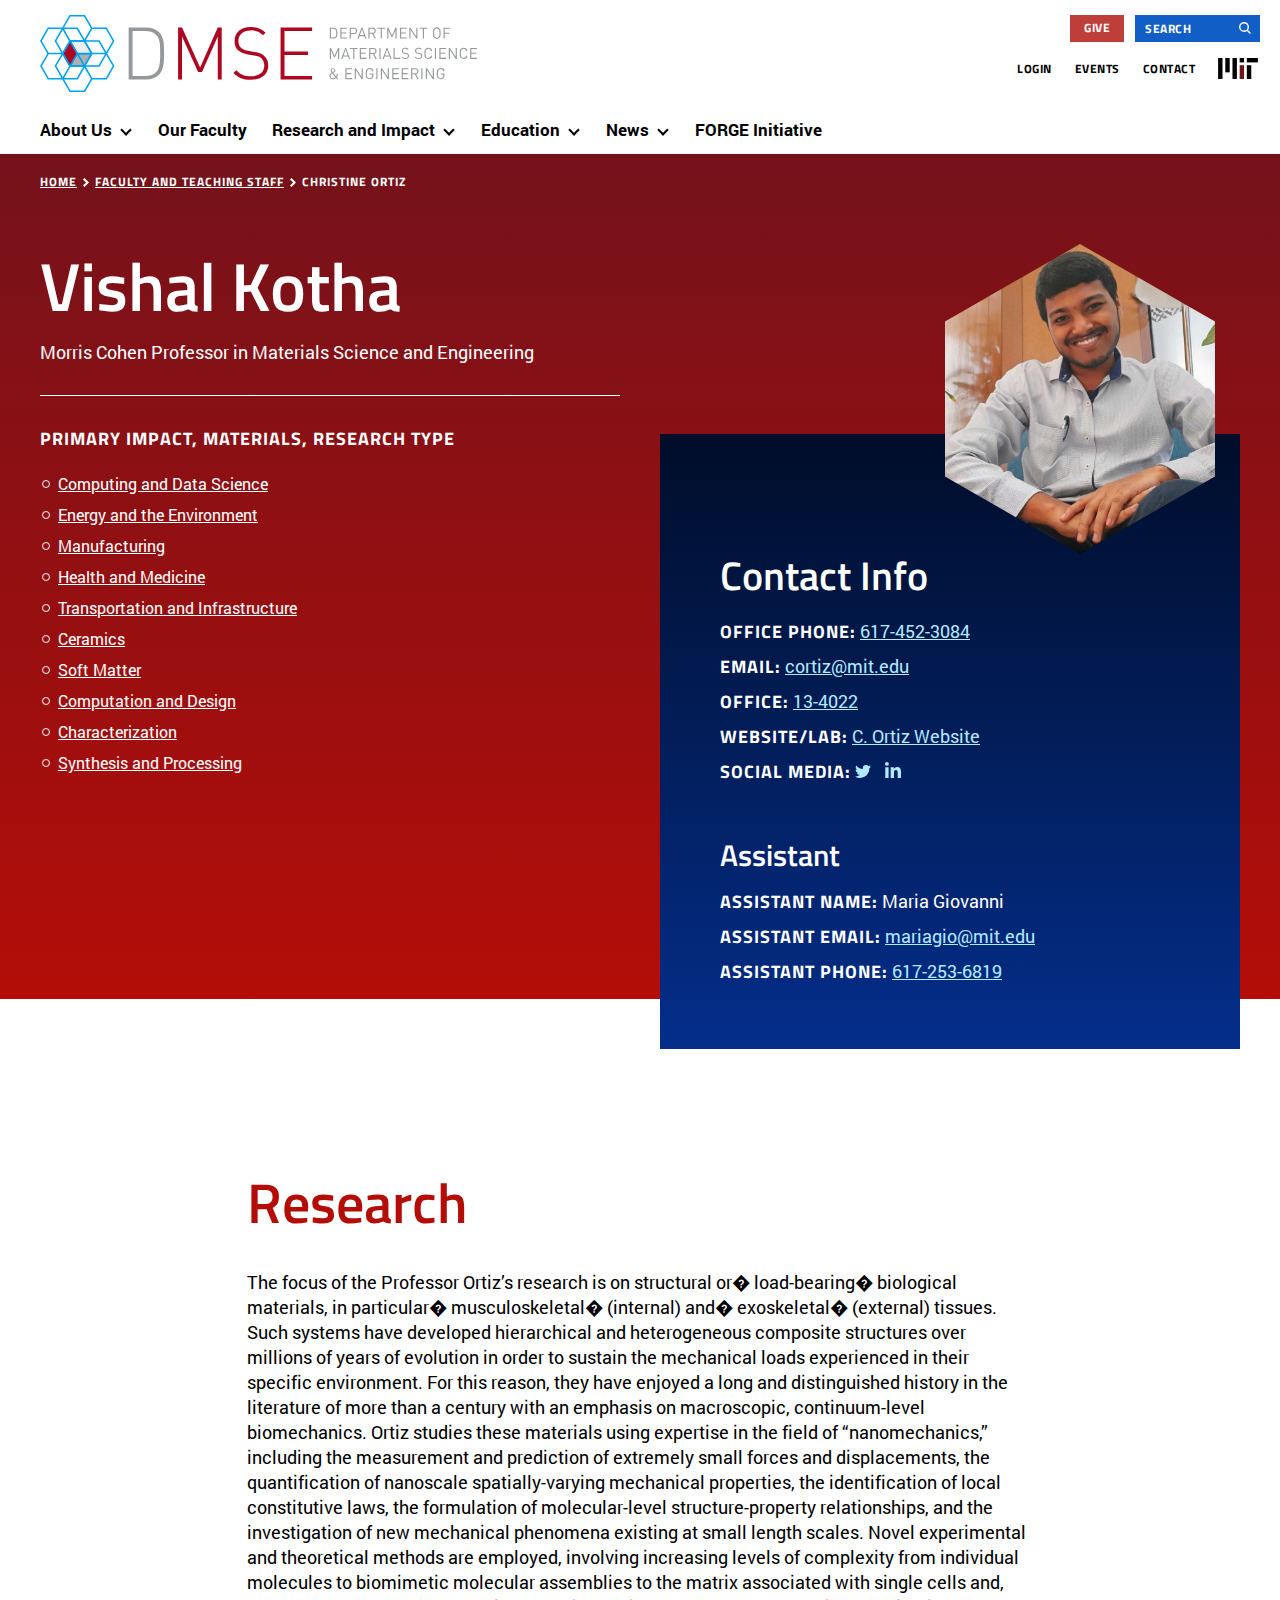
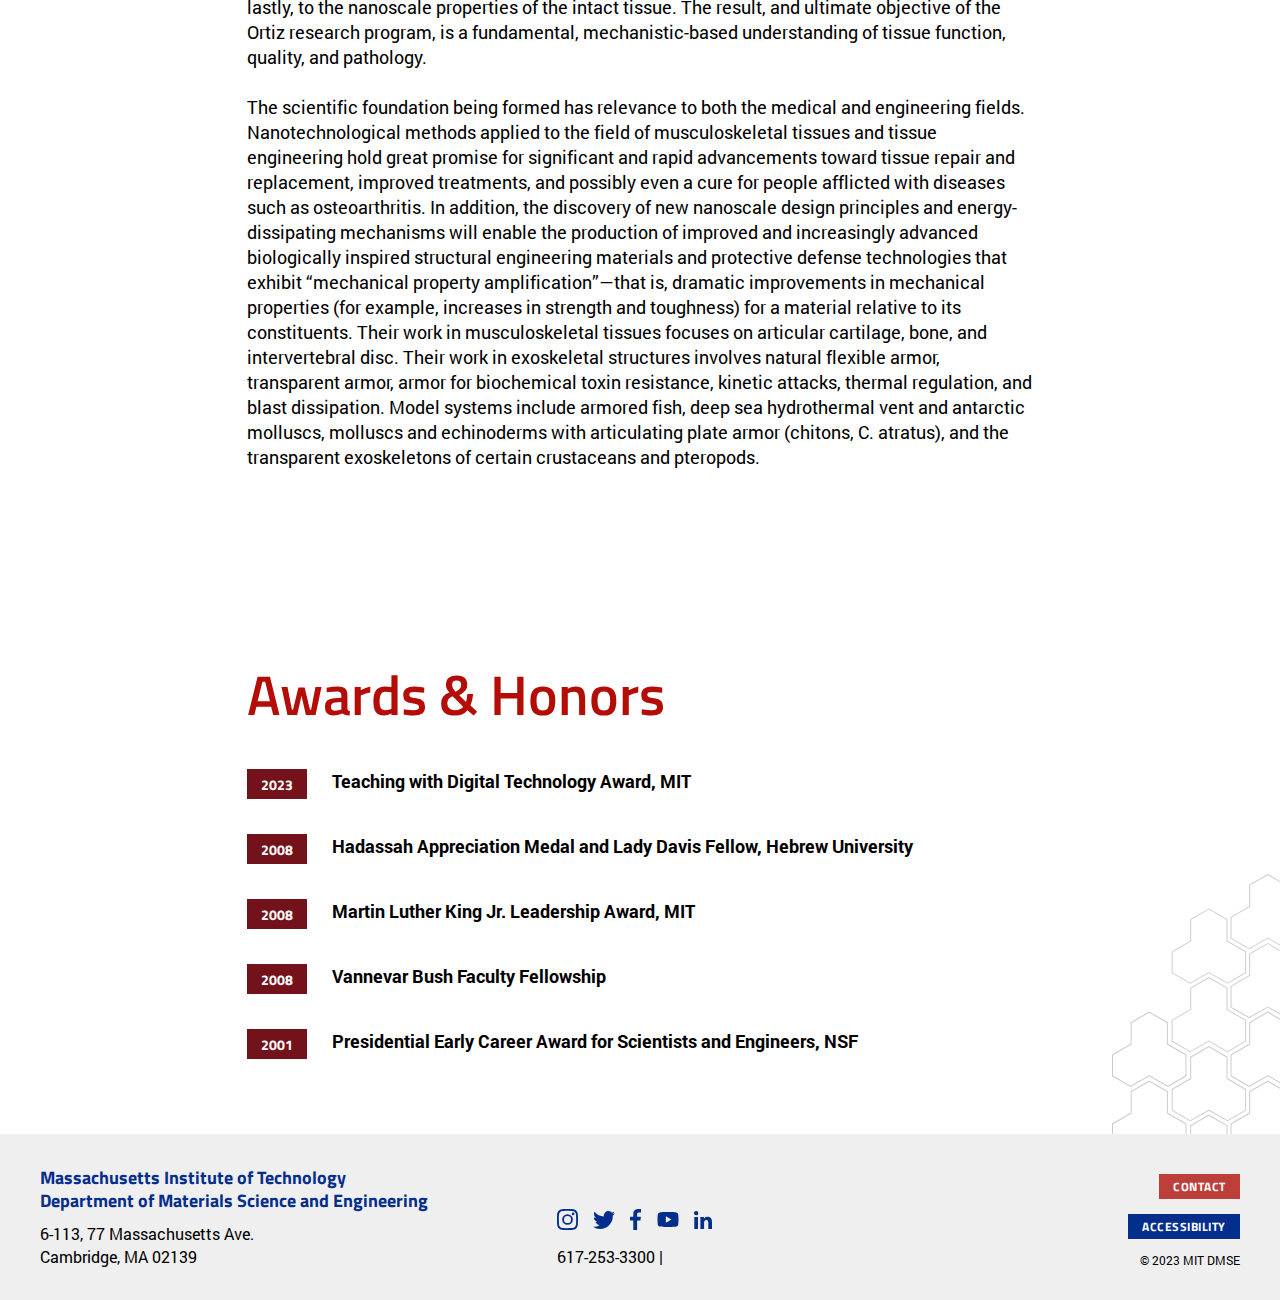
==== commit e4b79c16: "Update index.html" ====
--- a/index.html
+++ b/index.html
@@ -814,7 +814,7 @@
 </picture>
 																			</div>
 								
-								<h1 class="faculty-header__title">Christine Ortiz</h1>
+								<h1 class="faculty-header__title">Vishal Kotha</h1>
 
 																	<div class="faculty-header__full-title">
 										Morris Cohen Professor in Materials Science and Engineering
@@ -1118,4 +1118,4 @@
 			
 
 
-</body></html>+</body></html>
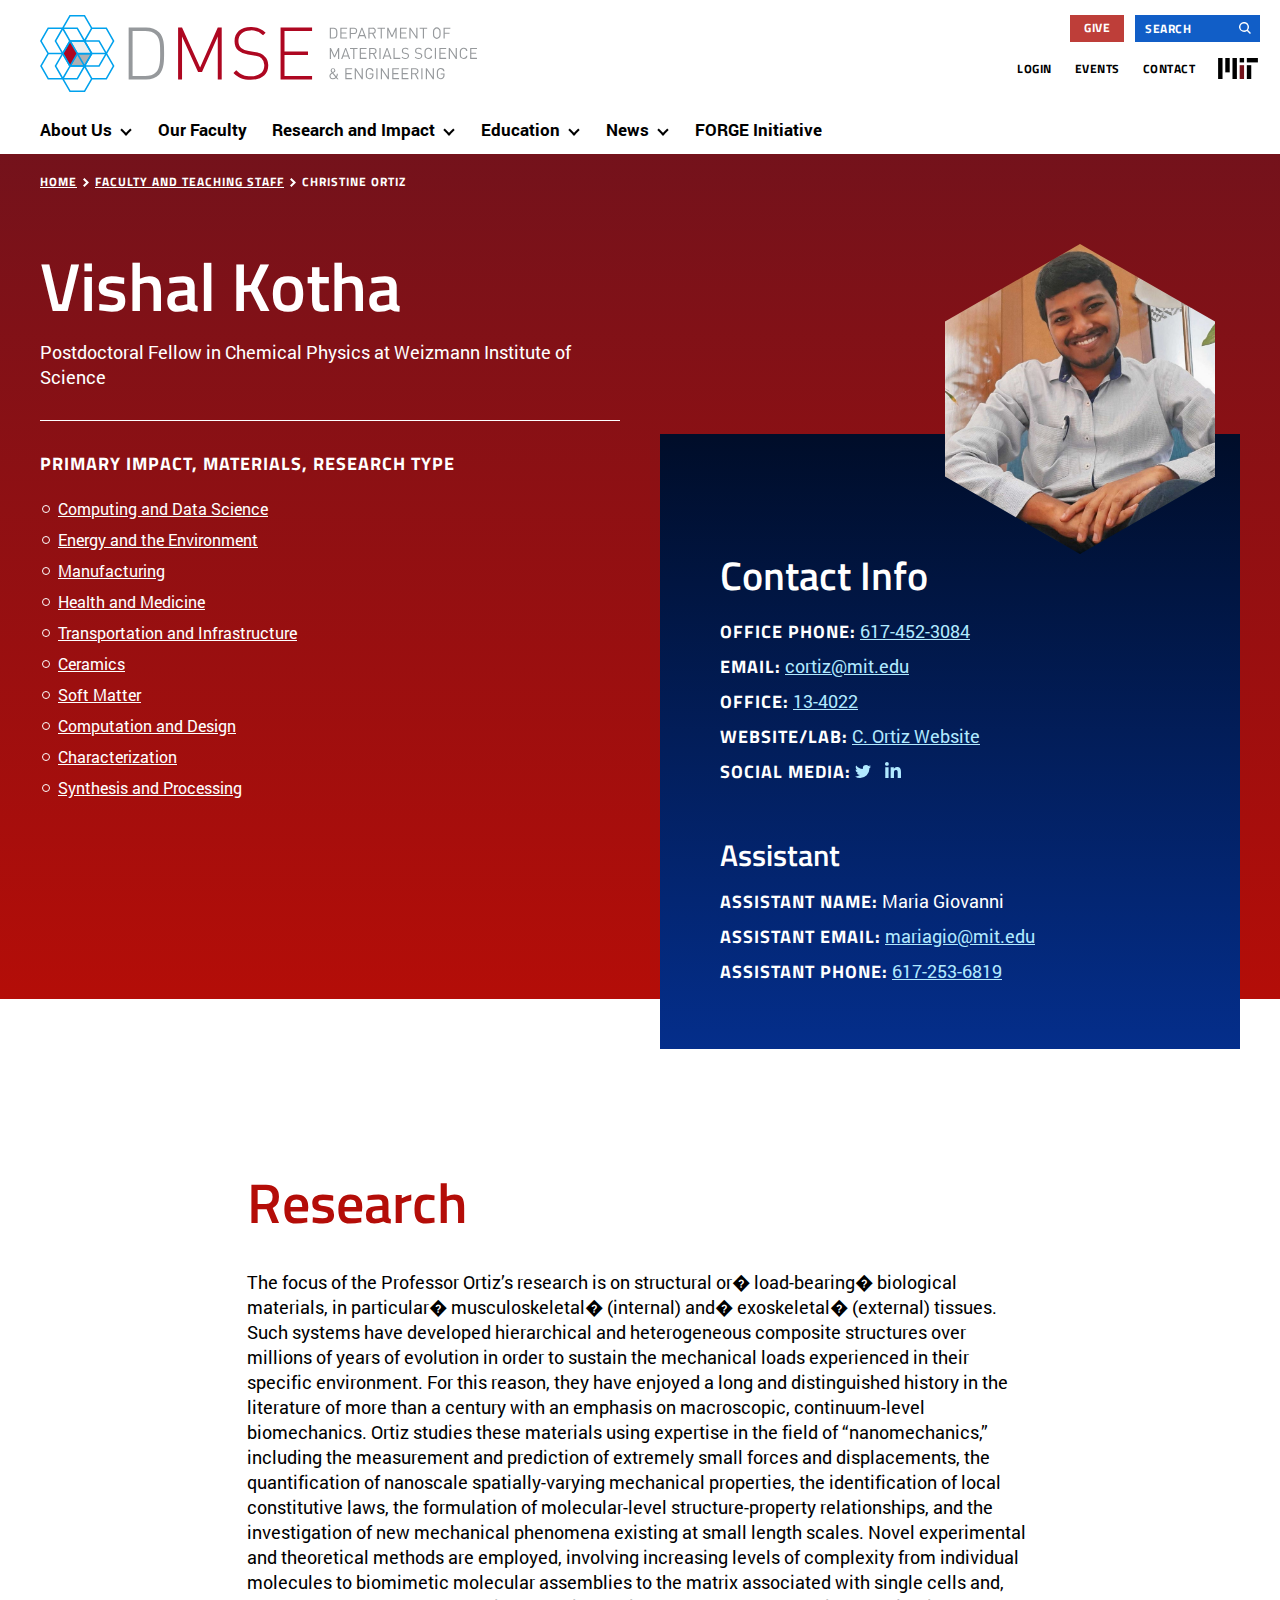
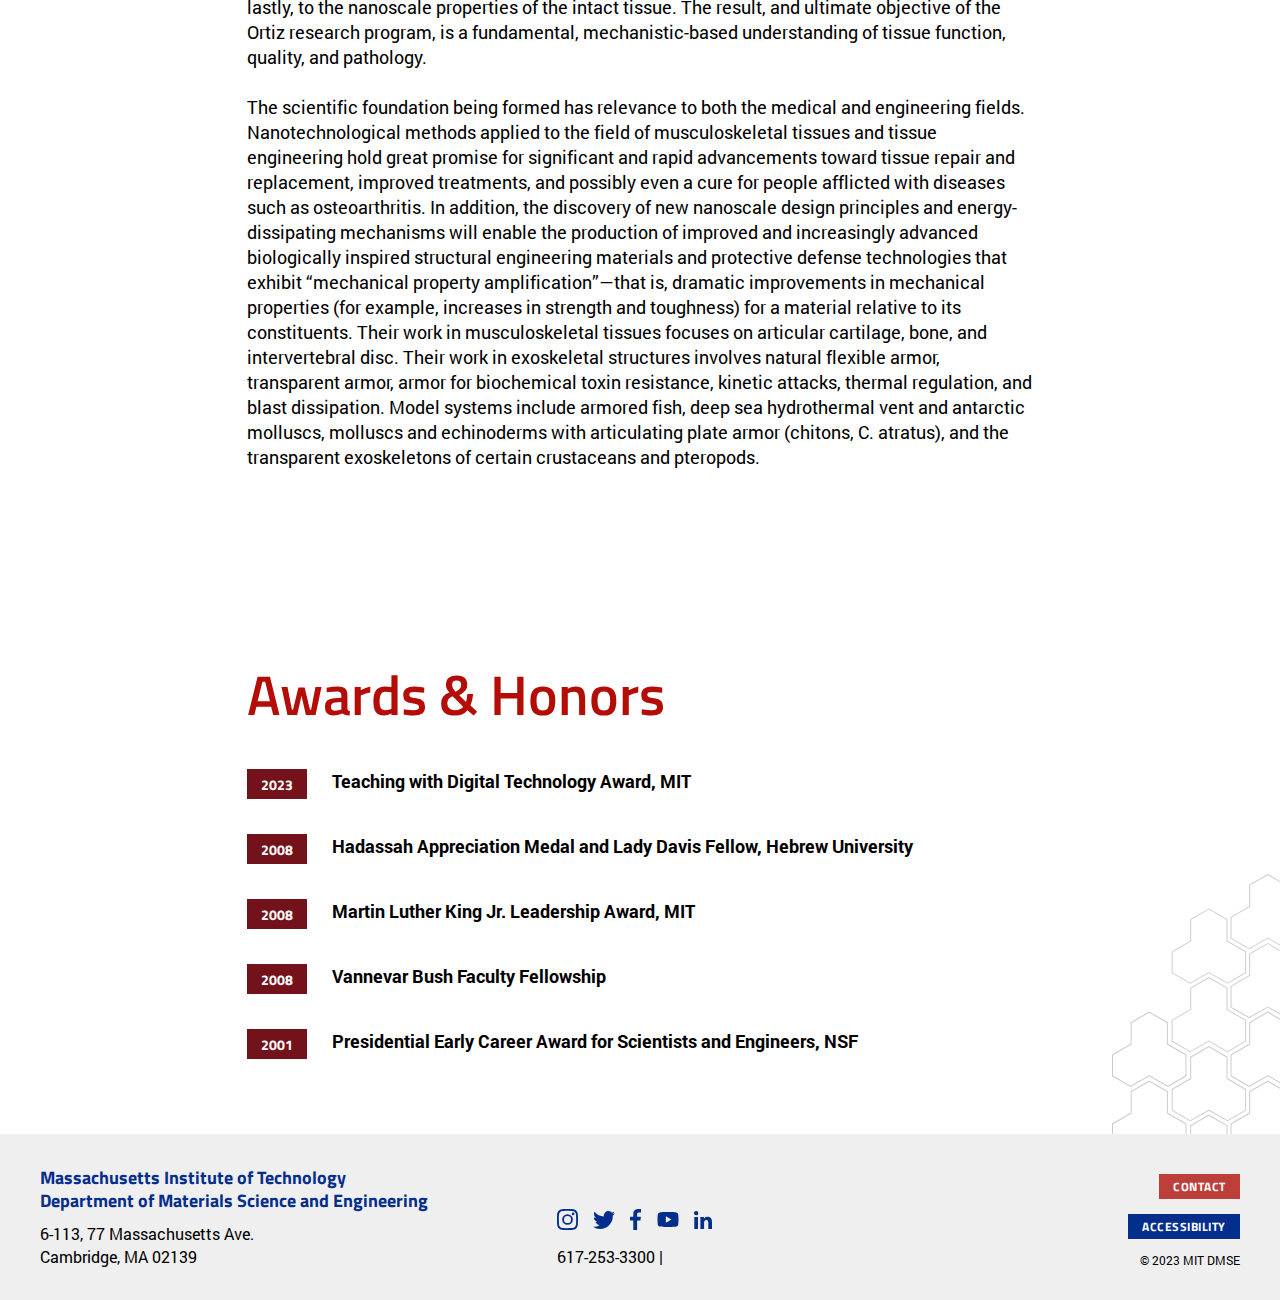
==== commit e5eab16e: "Update index.html" ====
--- a/index.html
+++ b/index.html
@@ -817,7 +817,7 @@
 								<h1 class="faculty-header__title">Vishal Kotha</h1>
 
 																	<div class="faculty-header__full-title">
-										Morris Cohen Professor in Materials Science and Engineering
+										Postdoctoral Fellow in Chemical Physics at Weizmann Institute of Science
 									</div>
 								
 								
